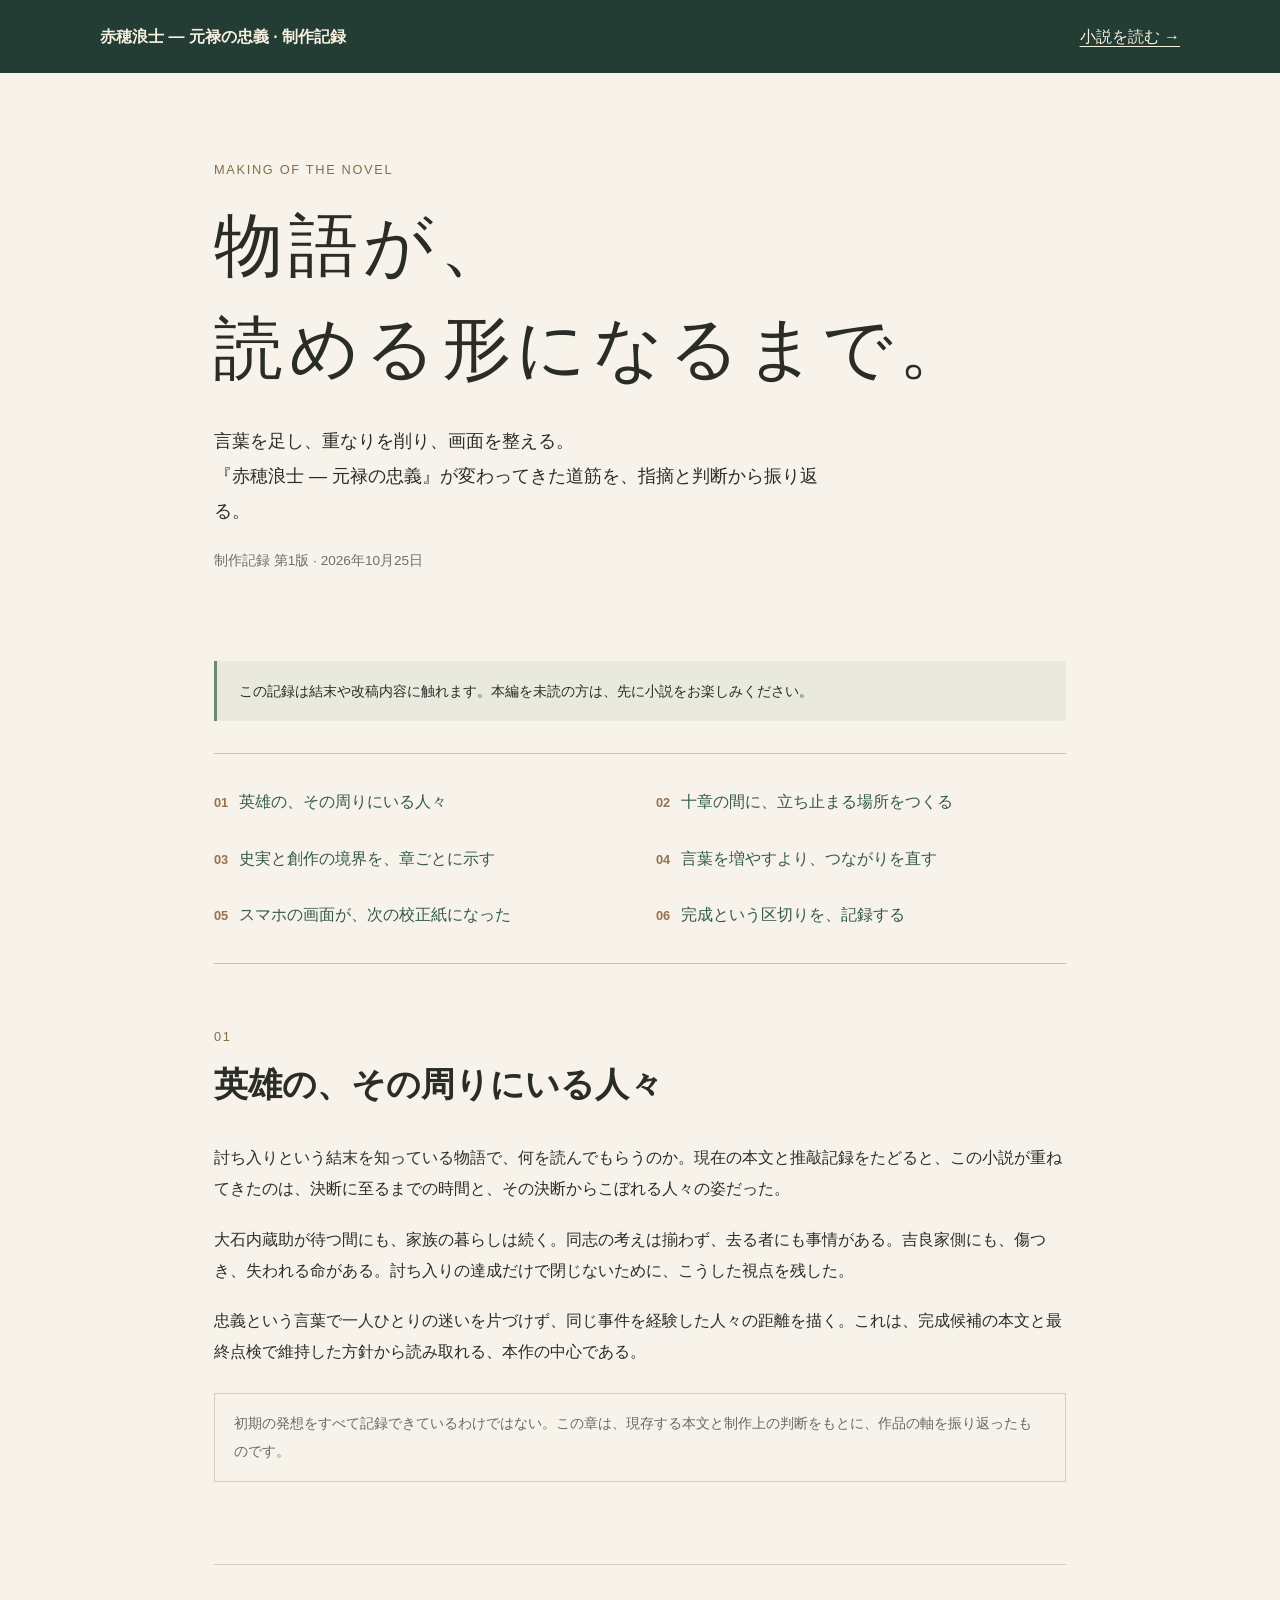
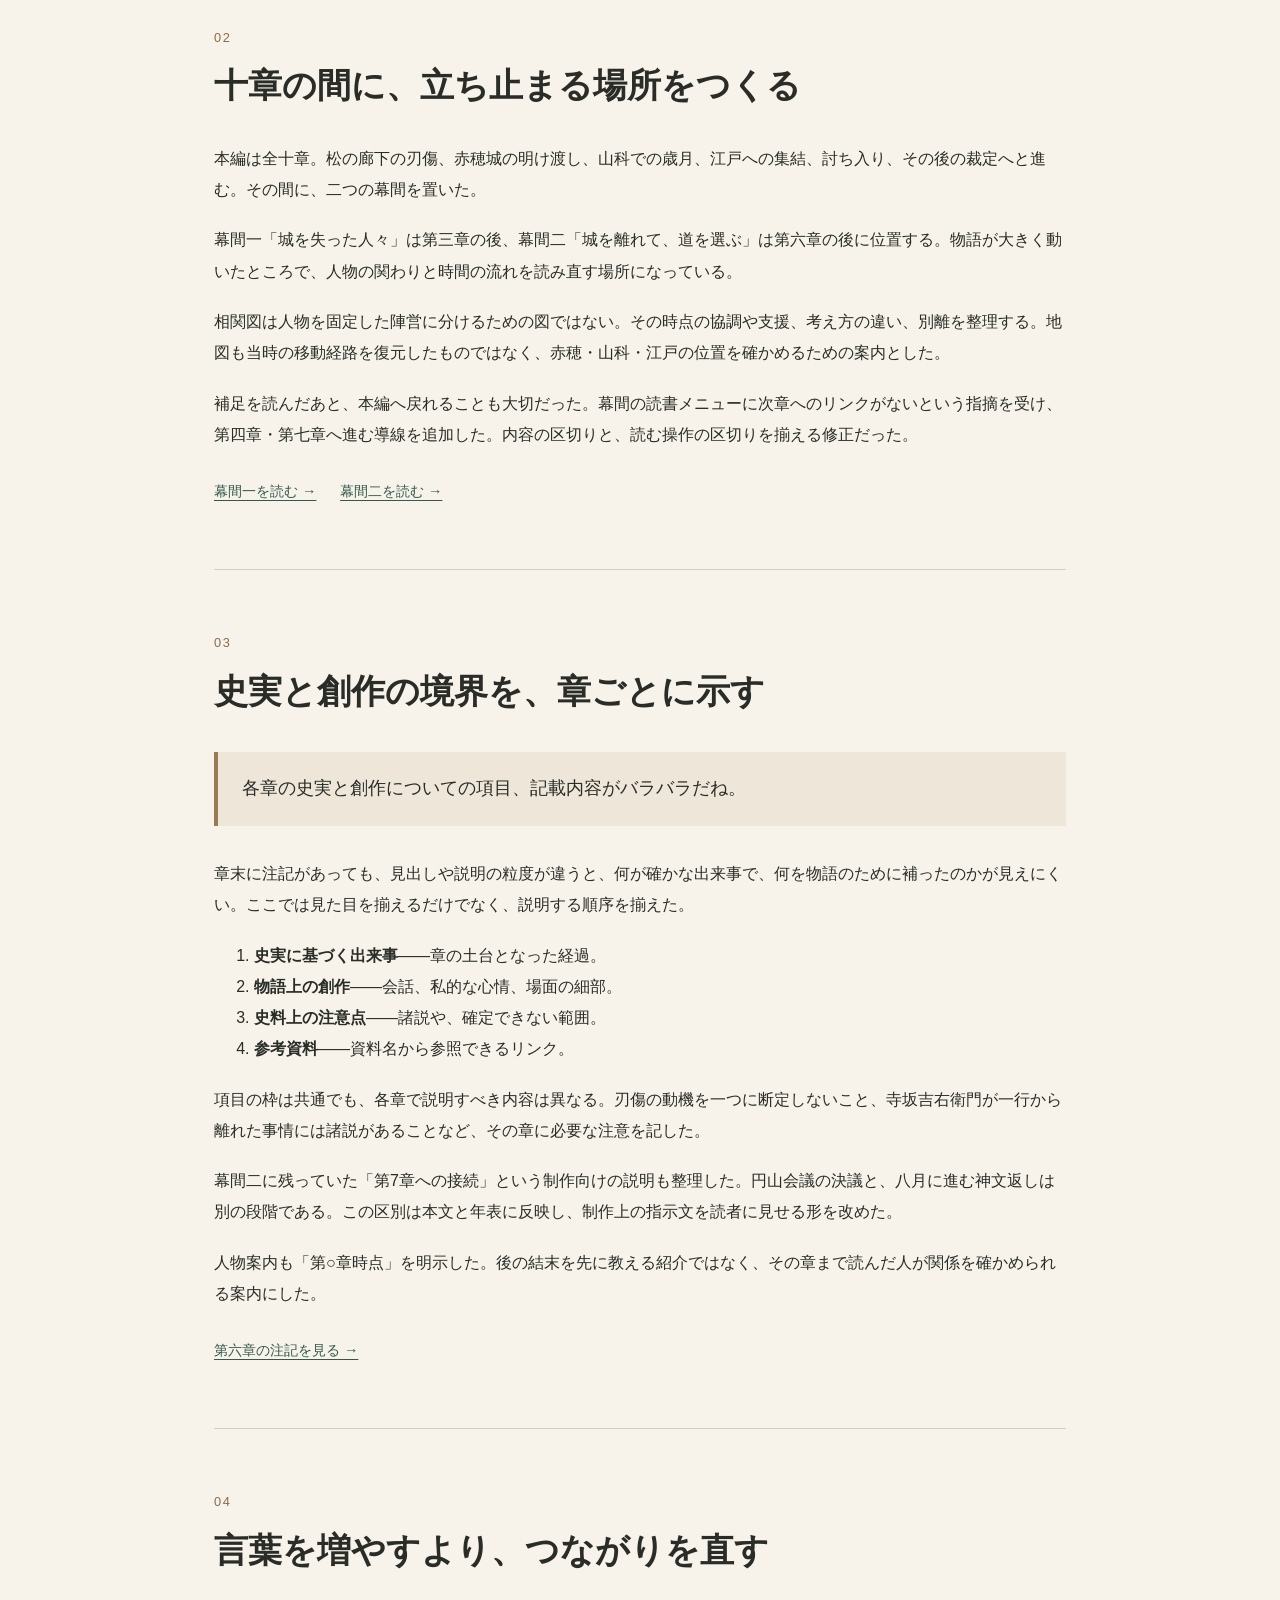
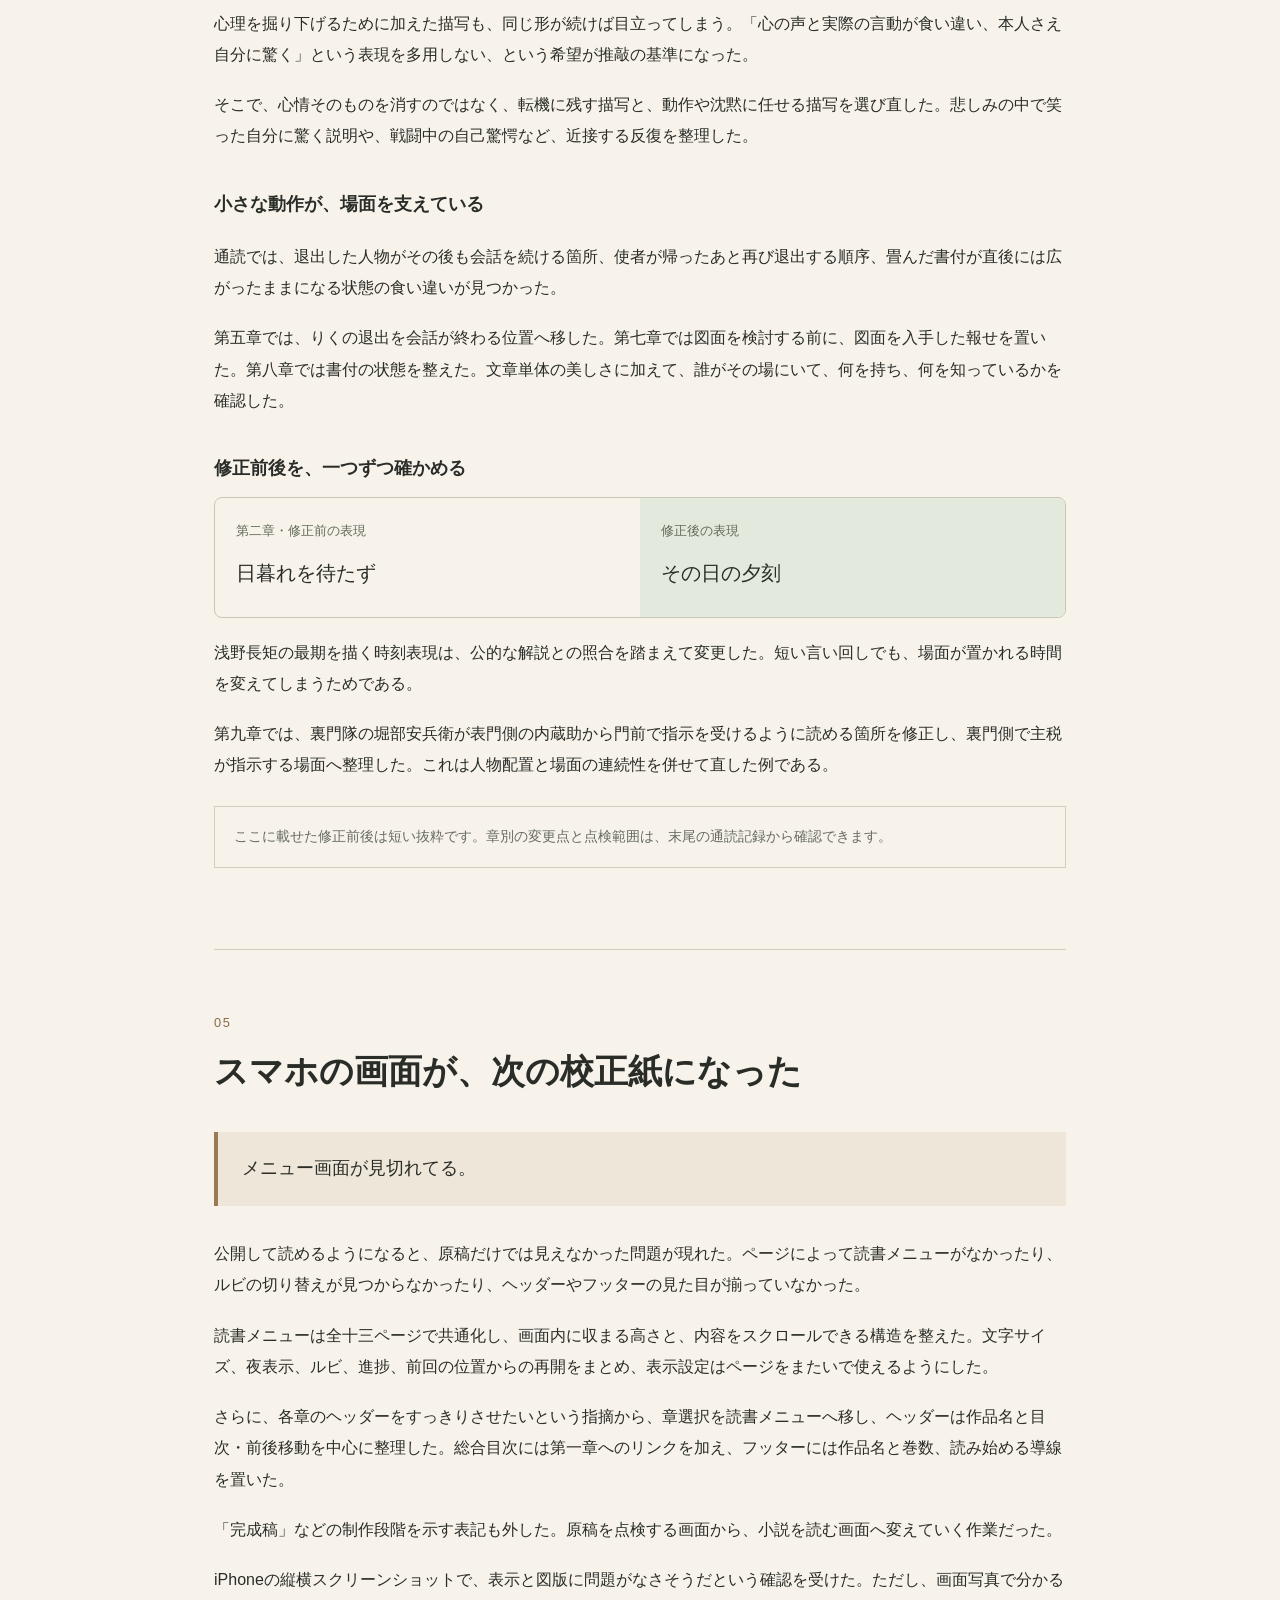
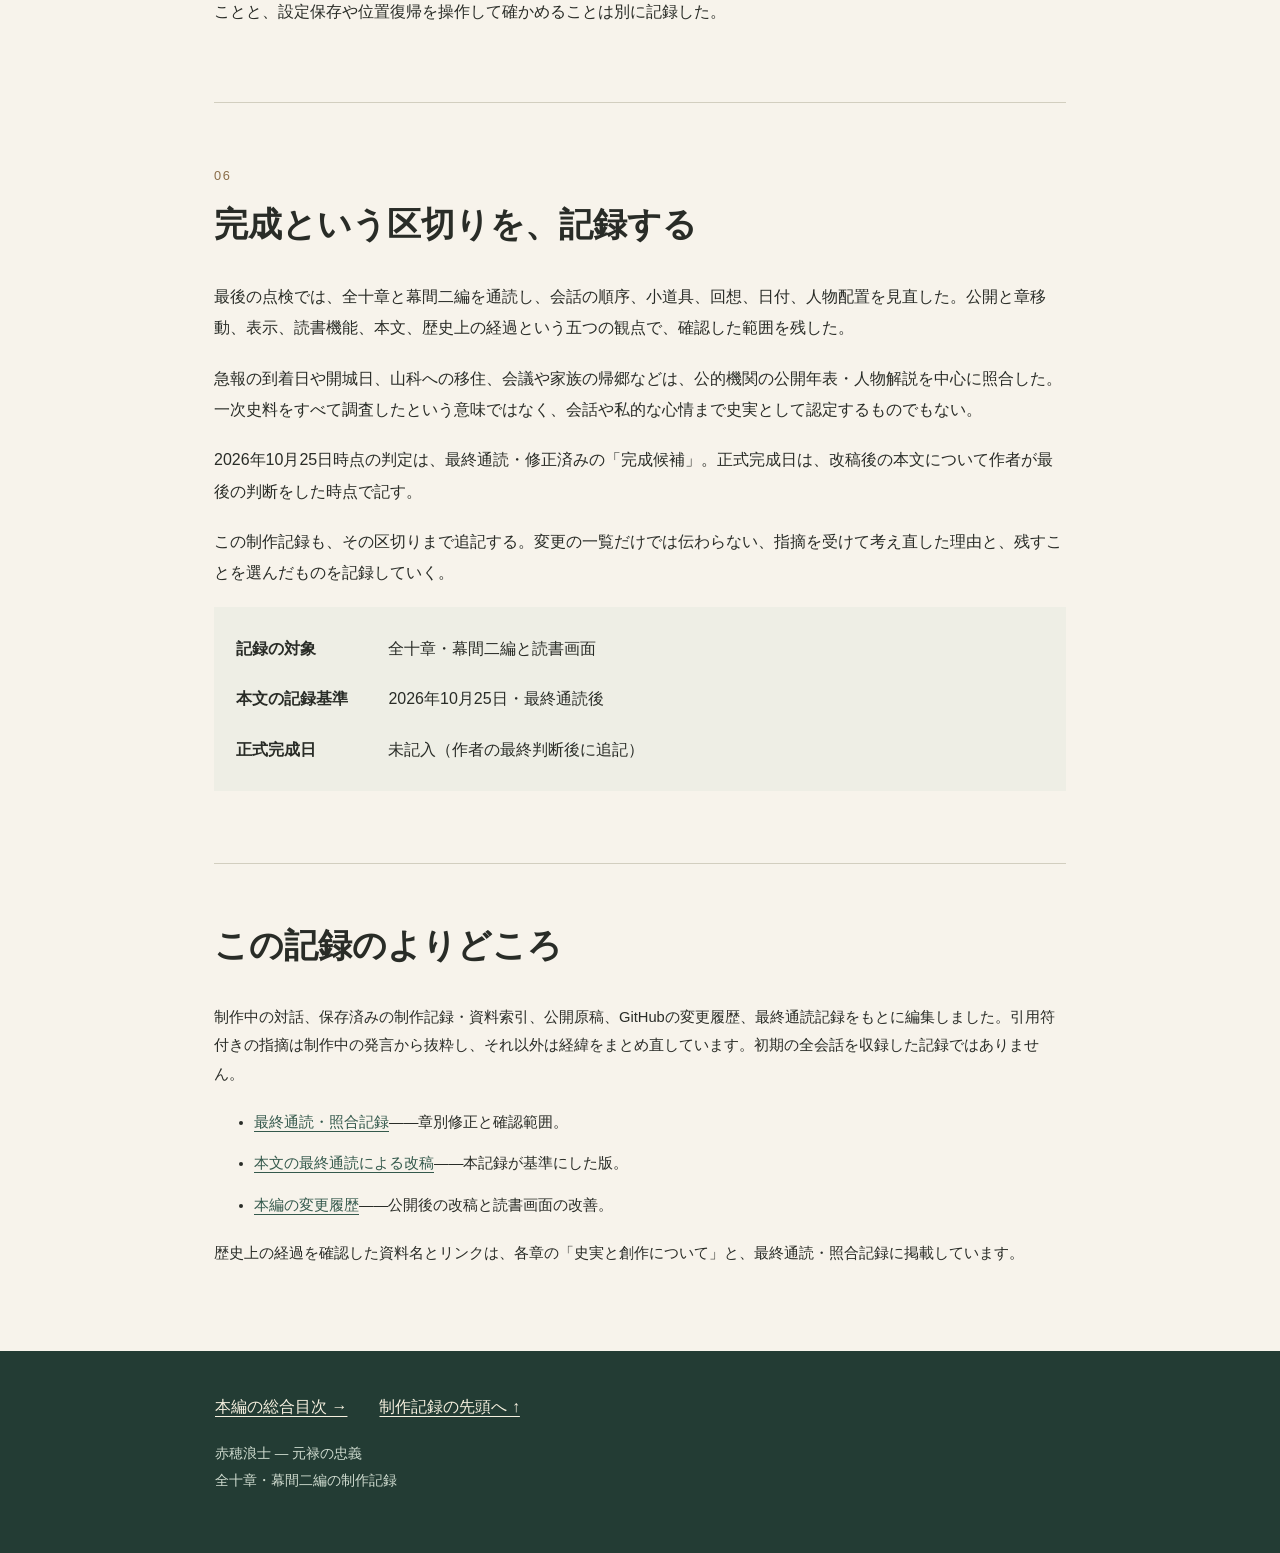
==== ako-ronin-making/index.html @ 53ae80f6 "Add narrative making-of archive alongside the novel" ====
<!doctype html><html lang="ja"><head><meta charset="utf-8"><meta name="viewport" content="width=device-width,initial-scale=1"><meta name="description" content="歴史小説『赤穂浪士 — 元禄の忠義』の制作記録。推敲、史実と創作の区別、スマホの読書画面を、指摘と修正理由から振り返ります。"><title>物語が読める形になるまで｜赤穂浪士 制作記録</title><style>*{box-sizing:border-box}html{scroll-behavior:smooth;scroll-padding-top:1.5rem}body{margin:0;background:#f7f3eb;color:#292c27;font-family:-apple-system,BlinkMacSystemFont,"Noto Sans JP",sans-serif;line-height:1.95}a{color:#34594c;text-underline-offset:.25em;overflow-wrap:anywhere}a:focus-visible{outline:3px solid #a15b32;outline-offset:5px}header{background:#233c34;color:#f6f0df;padding:1.3rem max(6vw,calc((100vw - 1080px)/2));display:flex;gap:1rem;justify-content:space-between;flex-wrap:wrap}header a{color:inherit}.brand{font-weight:700}main{max-width:900px;margin:auto;padding:0 1.5rem}.hero{padding:5rem 0 3rem}.eyebrow,.number{font-size:.8rem;letter-spacing:.13em;color:#896c48}.hero h1{font-family:serif;font-size:clamp(2.3rem,7vw,4.3rem);font-weight:500;line-height:1.5;letter-spacing:.08em;margin:.7rem 0 1.4rem}.hero .lead{max-width:38rem;font-size:1.12rem}.meta{font-size:.85rem;color:#6e7068}.notice{padding:1rem 1.4rem;background:#e9eadd;border-left:3px solid #6e8877;font-size:.9rem}nav.contents{border-block:1px solid #c7c6b6;margin:2rem 0 0;padding:1.5rem 0}nav ol{list-style:none;padding:0;margin:0;display:grid;grid-template-columns:1fr 1fr;gap:.6rem 2rem}nav li a{display:block;padding:.5rem 0;text-decoration:none}nav b{color:#96734e;margin-right:.7rem;font-size:.8rem}article{padding:3.5rem 0;border-bottom:1px solid #d2cebf}h2{font-family:serif;font-size:clamp(1.55rem,4.6vw,2.15rem);font-weight:600;line-height:1.65;margin:.35rem 0 1.8rem}h3{font-size:1.12rem;margin:2.2rem 0 .7rem}p{margin:1.2rem 0}blockquote{margin:2rem 0;padding:1.2rem 1.5rem;border-left:4px solid #9b7955;background:#eee7d9;font-family:serif;font-size:1.15rem}aside{font-size:.88rem;color:#676b61;padding:1rem 1.2rem;border:1px solid #d3cdbf;margin:1.6rem 0}.evidence{display:inline-block;margin:.5rem 1.2rem .5rem 0;font-size:.9rem}.comparison{display:grid;grid-template-columns:1fr 1fr;border:1px solid #c8c7b7;border-radius:8px;overflow:hidden}.comparison div{padding:1rem 1.3rem;min-width:0}.comparison div+div{background:#e3eadd}.comparison span{font-size:.8rem;color:#626b5b}.comparison p{font-family:serif;font-size:1.25rem;margin:.5rem 0}.status{background:#eeeee5;padding:1rem 1.4rem}.status div{padding:.6rem 0;display:grid;grid-template-columns:9rem 1fr;gap:.5rem}.status dt{font-weight:600}.status dd{margin:0}.sources{padding:3rem 0;font-size:.92rem}.sources li{margin:.8rem 0}footer{background:#233c34;color:#f6f0df;padding:2.5rem max(6vw,calc((100vw - 850px)/2));margin-top:1rem}footer a{color:inherit}footer nav{display:flex;gap:1rem 2rem;flex-wrap:wrap}footer p{font-size:.85rem;color:#cfdbcf}@media(max-width:560px){main{padding:0 1.25rem}.hero{padding-top:3rem}nav ol{grid-template-columns:1fr;gap:.15rem}article{padding:2.6rem 0}.comparison{grid-template-columns:1fr}.status div{grid-template-columns:1fr;gap:0}header{padding:1rem 1.25rem}.lead{font-size:1rem}blockquote{padding:1rem}}@media(prefers-reduced-motion:reduce){html{scroll-behavior:auto}}@media print{body{background:white}header,nav.contents,footer{display:none}article{break-inside:auto}a{color:inherit}}</style></head><body><header><span class="brand">赤穂浪士 — 元禄の忠義 · 制作記録</span><a href="../ako-ronin/">小説を読む →</a></header><main><section class="hero"><span class="eyebrow">MAKING OF THE NOVEL</span><h1>物語が、<br>読める形になるまで。</h1><p class="lead">言葉を足し、重なりを削り、画面を整える。<br>『赤穂浪士 — 元禄の忠義』が変わってきた道筋を、指摘と判断から振り返る。</p><p class="meta">制作記録 第1版 · 2026年10月25日</p></section><p class="notice">この記録は結末や改稿内容に触れます。本編を未読の方は、先に小説をお楽しみください。</p><nav class="contents" aria-label="制作記録の目次"><ol><li><a href="#vision"><b>01</b>英雄の、その周りにいる人々</a></li><li><a href="#structure"><b>02</b>十章の間に、立ち止まる場所をつくる</a></li><li><a href="#history"><b>03</b>史実と創作の境界を、章ごとに示す</a></li><li><a href="#rewrite"><b>04</b>言葉を増やすより、つながりを直す</a></li><li><a href="#reading"><b>05</b>スマホの画面が、次の校正紙になった</a></li><li><a href="#finish"><b>06</b>完成という区切りを、記録する</a></li></ol></nav><article id="vision" aria-labelledby="heading-vision"><span class="number">01</span><h2 id="heading-vision">英雄の、その周りにいる人々</h2><p>討ち入りという結末を知っている物語で、何を読んでもらうのか。現在の本文と推敲記録をたどると、この小説が重ねてきたのは、決断に至るまでの時間と、その決断からこぼれる人々の姿だった。</p><p>大石内蔵助が待つ間にも、家族の暮らしは続く。同志の考えは揃わず、去る者にも事情がある。吉良家側にも、傷つき、失われる命がある。討ち入りの達成だけで閉じないために、こうした視点を残した。</p><p>忠義という言葉で一人ひとりの迷いを片づけず、同じ事件を経験した人々の距離を描く。これは、完成候補の本文と最終点検で維持した方針から読み取れる、本作の中心である。</p><aside>初期の発想をすべて記録できているわけではない。この章は、現存する本文と制作上の判断をもとに、作品の軸を振り返ったものです。</aside></article><article id="structure" aria-labelledby="heading-structure"><span class="number">02</span><h2 id="heading-structure">十章の間に、立ち止まる場所をつくる</h2><p>本編は全十章。松の廊下の刃傷、赤穂城の明け渡し、山科での歳月、江戸への集結、討ち入り、その後の裁定へと進む。その間に、二つの幕間を置いた。</p><p>幕間一「城を失った人々」は第三章の後、幕間二「城を離れて、道を選ぶ」は第六章の後に位置する。物語が大きく動いたところで、人物の関わりと時間の流れを読み直す場所になっている。</p><p>相関図は人物を固定した陣営に分けるための図ではない。その時点の協調や支援、考え方の違い、別離を整理する。地図も当時の移動経路を復元したものではなく、赤穂・山科・江戸の位置を確かめるための案内とした。</p><p>補足を読んだあと、本編へ戻れることも大切だった。幕間の読書メニューに次章へのリンクがないという指摘を受け、第四章・第七章へ進む導線を追加した。内容の区切りと、読む操作の区切りを揃える修正だった。</p><a class="evidence" href="../ako-ronin/interlude01.html">幕間一を読む →</a> <a class="evidence" href="../ako-ronin/interlude02.html">幕間二を読む →</a></article><article id="history" aria-labelledby="heading-history"><span class="number">03</span><h2 id="heading-history">史実と創作の境界を、章ごとに示す</h2><blockquote>各章の史実と創作についての項目、記載内容がバラバラだね。</blockquote><p>章末に注記があっても、見出しや説明の粒度が違うと、何が確かな出来事で、何を物語のために補ったのかが見えにくい。ここでは見た目を揃えるだけでなく、説明する順序を揃えた。</p><ol><li><strong>史実に基づく出来事</strong>――章の土台となった経過。</li><li><strong>物語上の創作</strong>――会話、私的な心情、場面の細部。</li><li><strong>史料上の注意点</strong>――諸説や、確定できない範囲。</li><li><strong>参考資料</strong>――資料名から参照できるリンク。</li></ol><p>項目の枠は共通でも、各章で説明すべき内容は異なる。刃傷の動機を一つに断定しないこと、寺坂吉右衛門が一行から離れた事情には諸説があることなど、その章に必要な注意を記した。</p><p>幕間二に残っていた「第7章への接続」という制作向けの説明も整理した。円山会議の決議と、八月に進む神文返しは別の段階である。この区別は本文と年表に反映し、制作上の指示文を読者に見せる形を改めた。</p><p>人物案内も「第○章時点」を明示した。後の結末を先に教える紹介ではなく、その章まで読んだ人が関係を確かめられる案内にした。</p><a class="evidence" href="../ako-ronin/chapter06.html#historical-note">第六章の注記を見る →</a></article><article id="rewrite" aria-labelledby="heading-rewrite"><span class="number">04</span><h2 id="heading-rewrite">言葉を増やすより、つながりを直す</h2><p>心理を掘り下げるために加えた描写も、同じ形が続けば目立ってしまう。「心の声と実際の言動が食い違い、本人さえ自分に驚く」という表現を多用しない、という希望が推敲の基準になった。</p><p>そこで、心情そのものを消すのではなく、転機に残す描写と、動作や沈黙に任せる描写を選び直した。悲しみの中で笑った自分に驚く説明や、戦闘中の自己驚愕など、近接する反復を整理した。</p><h3>小さな動作が、場面を支えている</h3><p>通読では、退出した人物がその後も会話を続ける箇所、使者が帰ったあと再び退出する順序、畳んだ書付が直後には広がったままになる状態の食い違いが見つかった。</p><p>第五章では、りくの退出を会話が終わる位置へ移した。第七章では図面を検討する前に、図面を入手した報せを置いた。第八章では書付の状態を整えた。文章単体の美しさに加えて、誰がその場にいて、何を持ち、何を知っているかを確認した。</p><h3>修正前後を、一つずつ確かめる</h3><div class="comparison"><div><span>第二章・修正前の表現</span><p>日暮れを待たず</p></div><div><span>修正後の表現</span><p>その日の夕刻</p></div></div><p>浅野長矩の最期を描く時刻表現は、公的な解説との照合を踏まえて変更した。短い言い回しでも、場面が置かれる時間を変えてしまうためである。</p><p>第九章では、裏門隊の堀部安兵衛が表門側の内蔵助から門前で指示を受けるように読める箇所を修正し、裏門側で主税が指示する場面へ整理した。これは人物配置と場面の連続性を併せて直した例である。</p><aside>ここに載せた修正前後は短い抜粋です。章別の変更点と点検範囲は、末尾の通読記録から確認できます。</aside></article><article id="reading" aria-labelledby="heading-reading"><span class="number">05</span><h2 id="heading-reading">スマホの画面が、次の校正紙になった</h2><blockquote>メニュー画面が見切れてる。</blockquote><p>公開して読めるようになると、原稿だけでは見えなかった問題が現れた。ページによって読書メニューがなかったり、ルビの切り替えが見つからなかったり、ヘッダーやフッターの見た目が揃っていなかった。</p><p>読書メニューは全十三ページで共通化し、画面内に収まる高さと、内容をスクロールできる構造を整えた。文字サイズ、夜表示、ルビ、進捗、前回の位置からの再開をまとめ、表示設定はページをまたいで使えるようにした。</p><p>さらに、各章のヘッダーをすっきりさせたいという指摘から、章選択を読書メニューへ移し、ヘッダーは作品名と目次・前後移動を中心に整理した。総合目次には第一章へのリンクを加え、フッターには作品名と巻数、読み始める導線を置いた。</p><p>「完成稿」などの制作段階を示す表記も外した。原稿を点検する画面から、小説を読む画面へ変えていく作業だった。</p><p>iPhoneの縦横スクリーンショットで、表示と図版に問題がなさそうだという確認を受けた。ただし、画面写真で分かることと、設定保存や位置復帰を操作して確かめることは別に記録した。</p></article><article id="finish" aria-labelledby="heading-finish"><span class="number">06</span><h2 id="heading-finish">完成という区切りを、記録する</h2><p>最後の点検では、全十章と幕間二編を通読し、会話の順序、小道具、回想、日付、人物配置を見直した。公開と章移動、表示、読書機能、本文、歴史上の経過という五つの観点で、確認した範囲を残した。</p><p>急報の到着日や開城日、山科への移住、会議や家族の帰郷などは、公的機関の公開年表・人物解説を中心に照合した。一次史料をすべて調査したという意味ではなく、会話や私的な心情まで史実として認定するものでもない。</p><p>2026年10月25日時点の判定は、最終通読・修正済みの「完成候補」。正式完成日は、改稿後の本文について作者が最後の判断をした時点で記す。</p><p>この制作記録も、その区切りまで追記する。変更の一覧だけでは伝わらない、指摘を受けて考え直した理由と、残すことを選んだものを記録していく。</p><dl class="status"><div><dt>記録の対象</dt><dd>全十章・幕間二編と読書画面</dd></div><div><dt>本文の記録基準</dt><dd>2026年10月25日・最終通読後</dd></div><div><dt>正式完成日</dt><dd>未記入（作者の最終判断後に追記）</dd></div></dl></article><section class="sources" id="records"><h2>この記録のよりどころ</h2><p>制作中の対話、保存済みの制作記録・資料索引、公開原稿、GitHubの変更履歴、最終通読記録をもとに編集しました。引用符付きの指摘は制作中の発言から抜粋し、それ以外は経緯をまとめ直しています。初期の全会話を収録した記録ではありません。</p><ul><li><a href="https://github.com/kosh47-collab/novel/blob/main/ako-ronin/PRODUCTION_REVIEW.md">最終通読・照合記録</a>――章別修正と確認範囲。</li><li><a href="https://github.com/kosh47-collab/novel/commit/07dfea66033646ec584af600c4ef5ea097152d03">本文の最終通読による改稿</a>――本記録が基準にした版。</li><li><a href="https://github.com/kosh47-collab/novel/commits/main/ako-ronin">本編の変更履歴</a>――公開後の改稿と読書画面の改善。</li></ul><p>歴史上の経過を確認した資料名とリンクは、各章の「史実と創作について」と、最終通読・照合記録に掲載しています。</p></section></main><footer><nav aria-label="制作記録の末尾"><a href="../ako-ronin/">本編の総合目次 →</a><a href="#">制作記録の先頭へ ↑</a></nav><p>赤穂浪士 — 元禄の忠義<br>全十章・幕間二編の制作記録</p></footer></body></html>
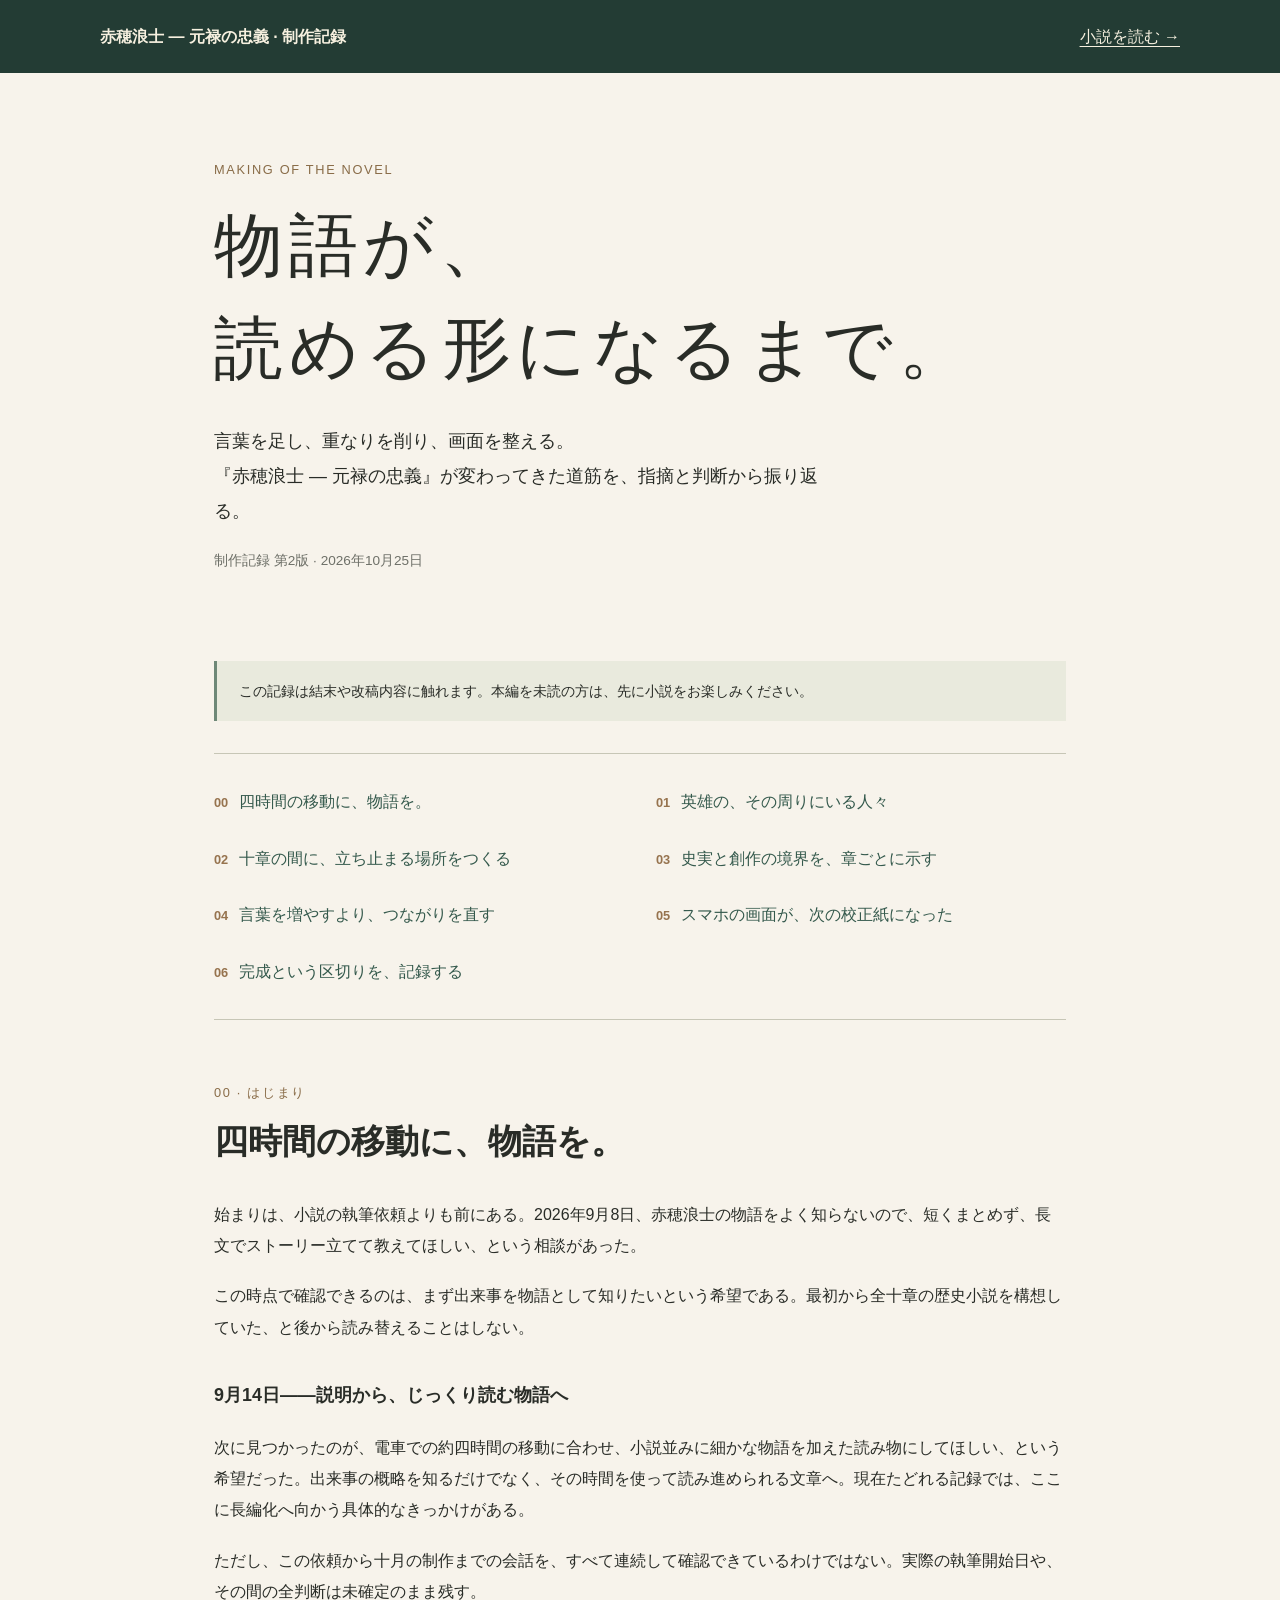
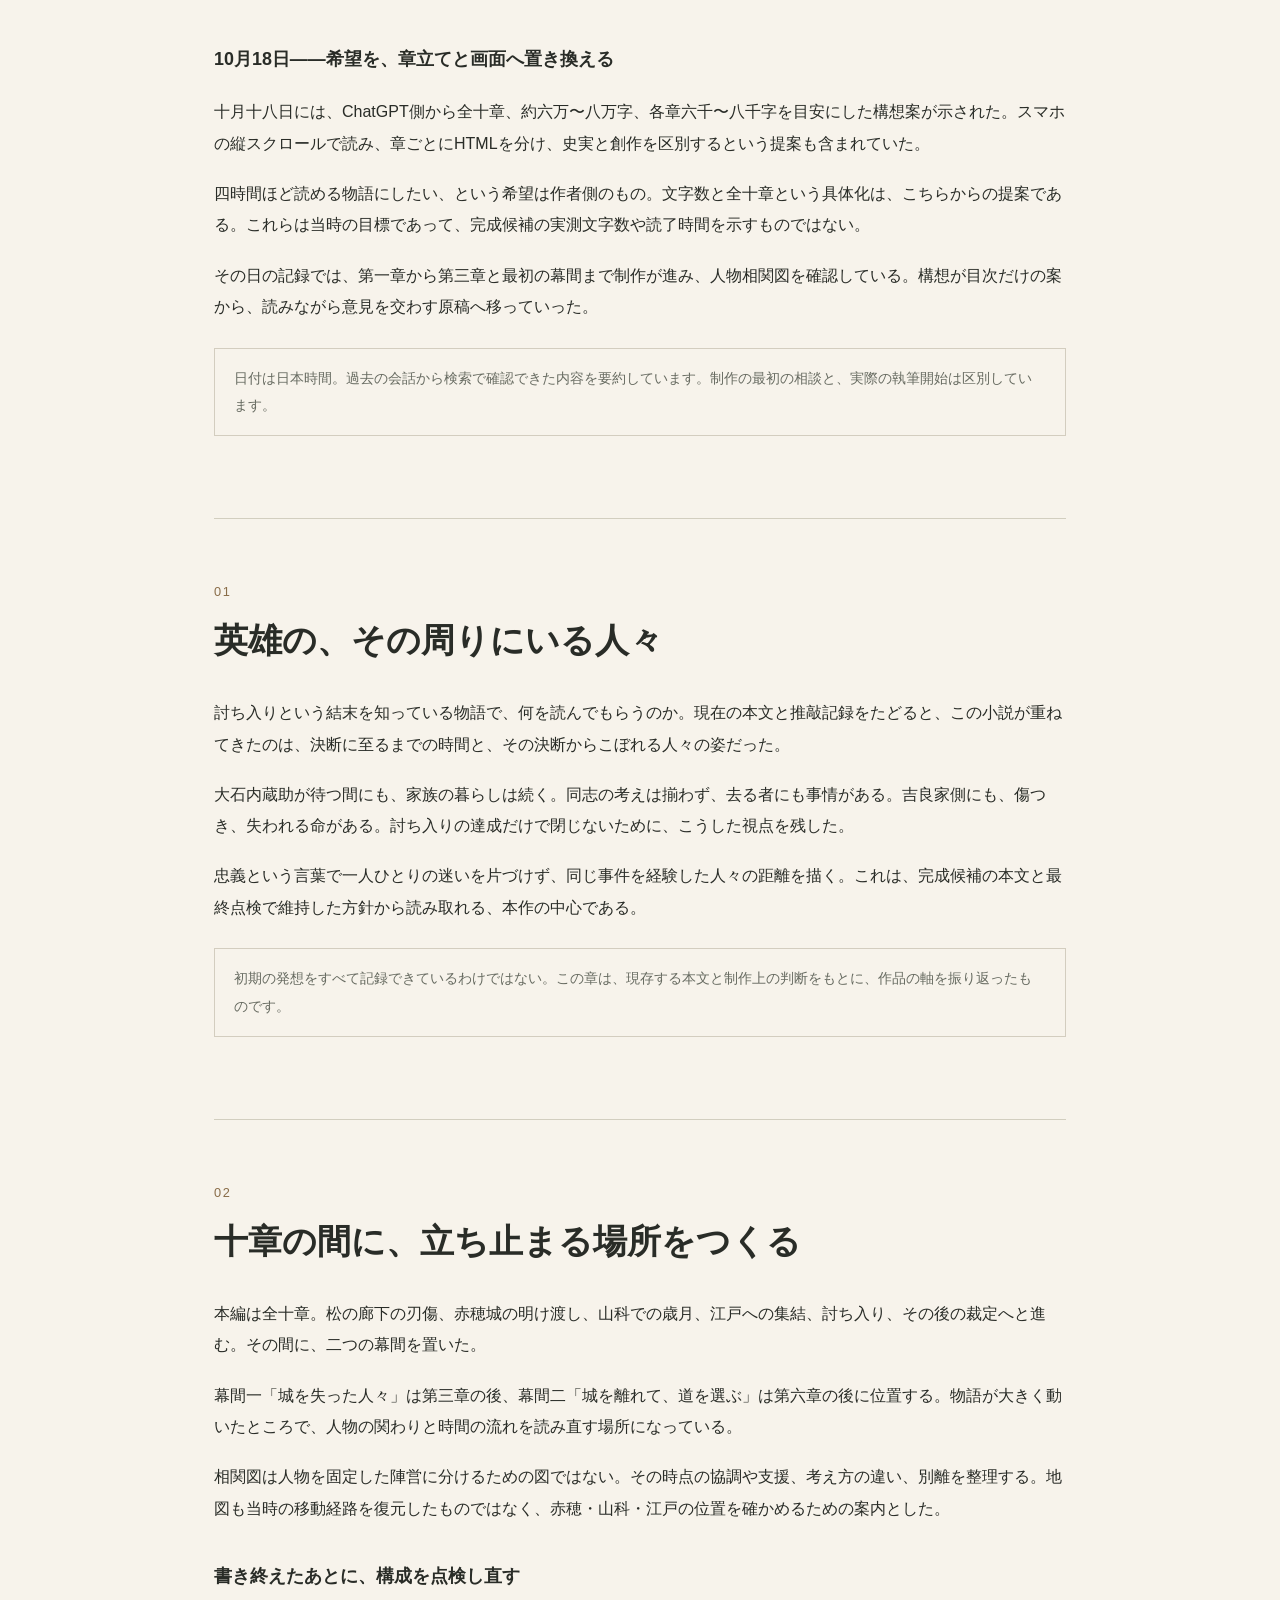
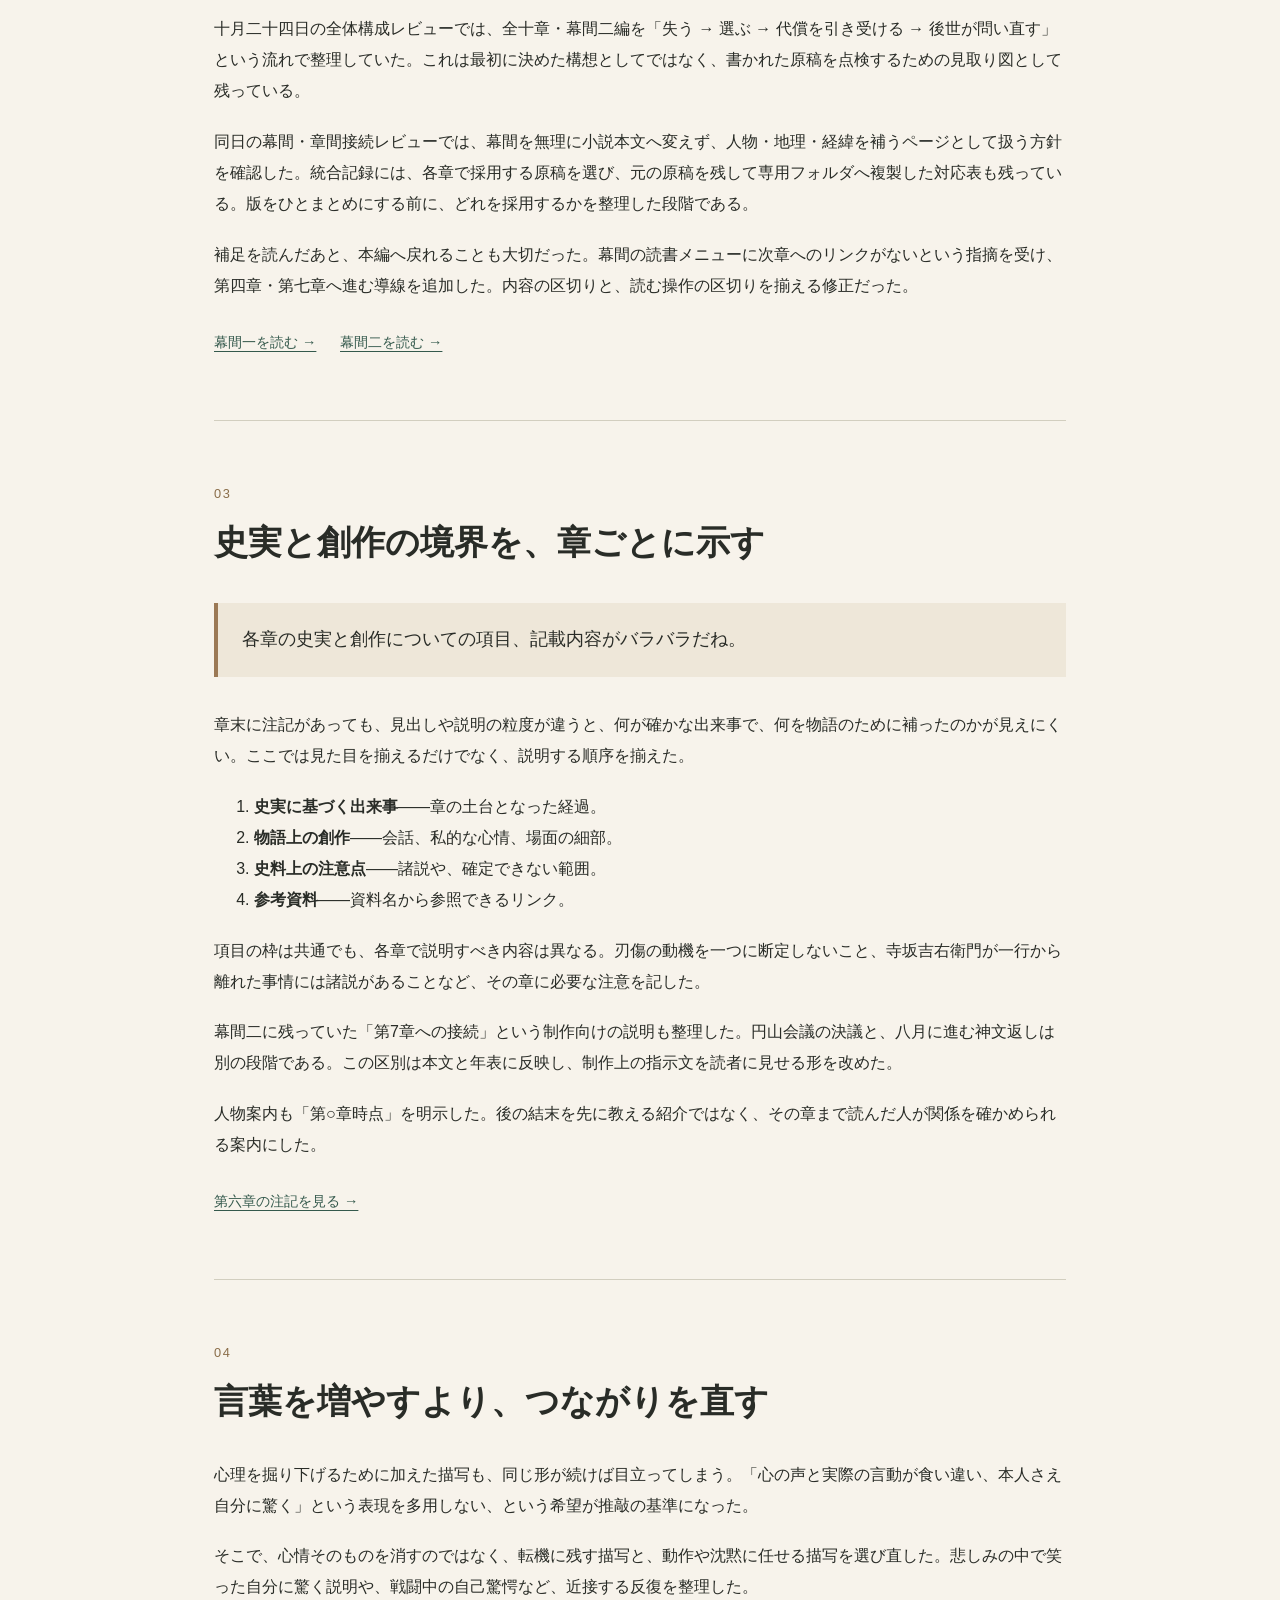
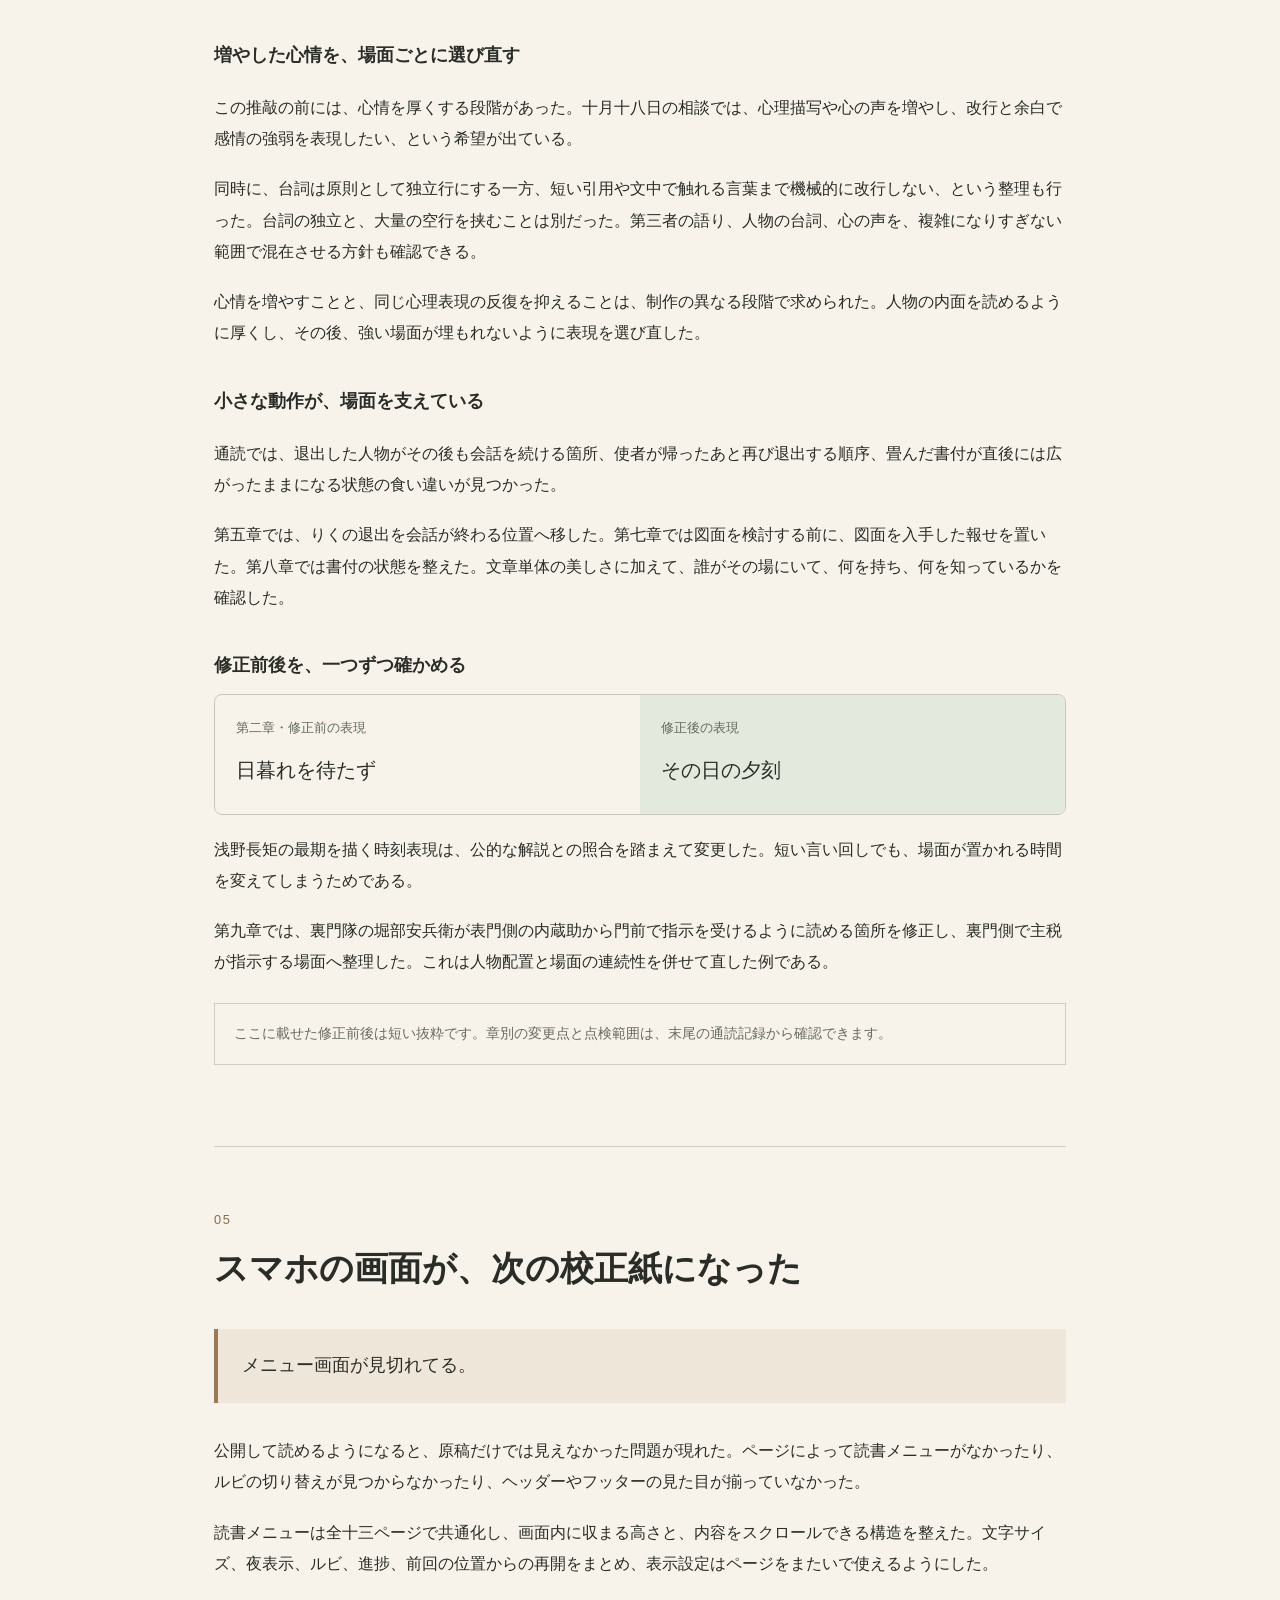
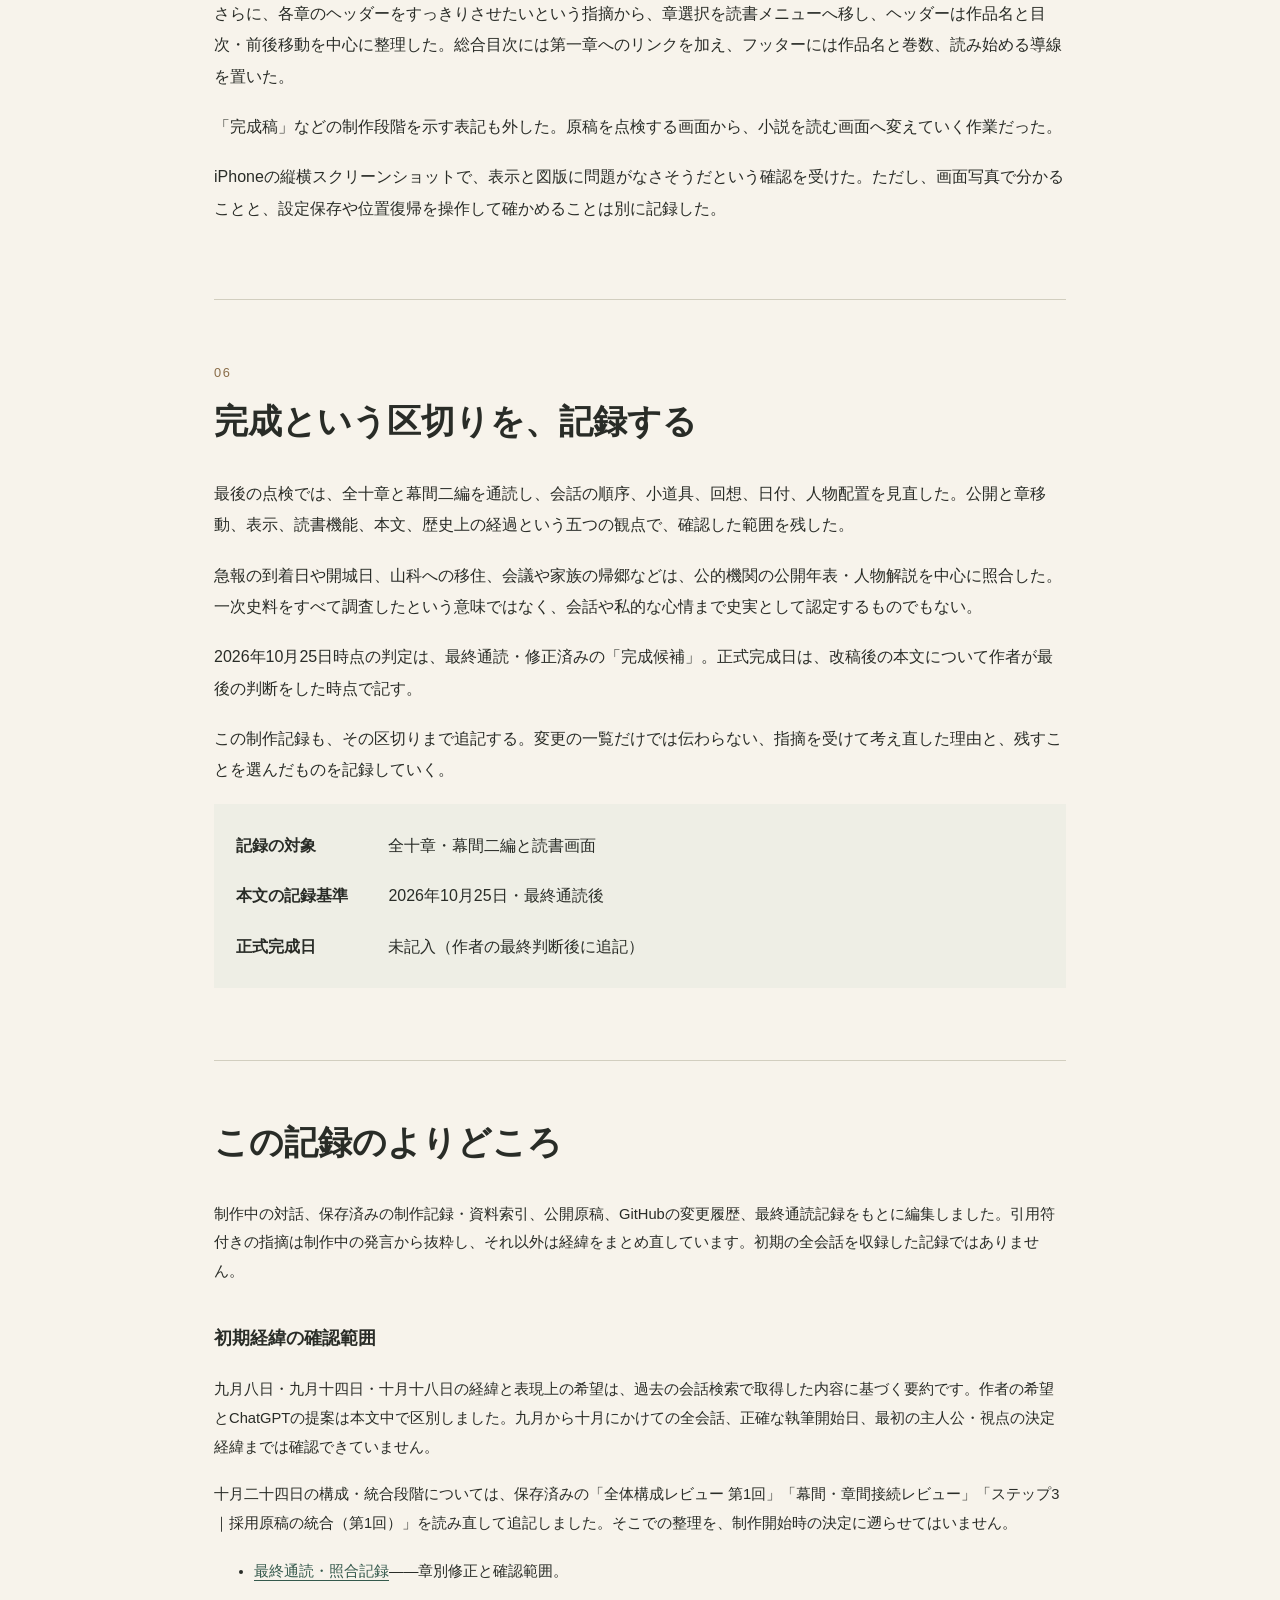
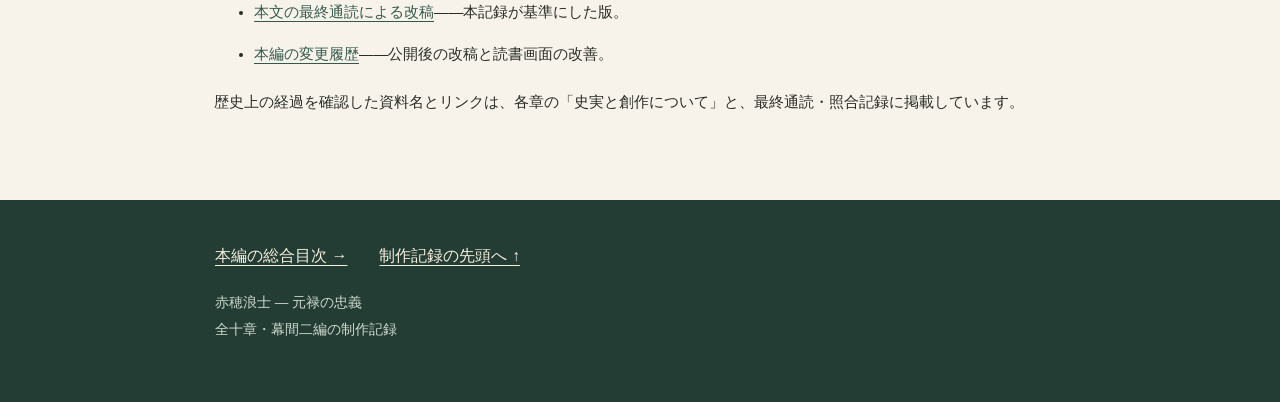
==== commit d5eed8c2: "Trace novel origins from early requests through planning and revision" ====
--- a/ako-ronin-making/index.html
+++ b/ako-ronin-making/index.html
@@ -1 +1 @@
-<!doctype html><html lang="ja"><head><meta charset="utf-8"><meta name="viewport" content="width=device-width,initial-scale=1"><meta name="description" content="歴史小説『赤穂浪士 — 元禄の忠義』の制作記録。推敲、史実と創作の区別、スマホの読書画面を、指摘と修正理由から振り返ります。"><title>物語が読める形になるまで｜赤穂浪士 制作記録</title><style>*{box-sizing:border-box}html{scroll-behavior:smooth;scroll-padding-top:1.5rem}body{margin:0;background:#f7f3eb;color:#292c27;font-family:-apple-system,BlinkMacSystemFont,"Noto Sans JP",sans-serif;line-height:1.95}a{color:#34594c;text-underline-offset:.25em;overflow-wrap:anywhere}a:focus-visible{outline:3px solid #a15b32;outline-offset:5px}header{background:#233c34;color:#f6f0df;padding:1.3rem max(6vw,calc((100vw - 1080px)/2));display:flex;gap:1rem;justify-content:space-between;flex-wrap:wrap}header a{color:inherit}.brand{font-weight:700}main{max-width:900px;margin:auto;padding:0 1.5rem}.hero{padding:5rem 0 3rem}.eyebrow,.number{font-size:.8rem;letter-spacing:.13em;color:#896c48}.hero h1{font-family:serif;font-size:clamp(2.3rem,7vw,4.3rem);font-weight:500;line-height:1.5;letter-spacing:.08em;margin:.7rem 0 1.4rem}.hero .lead{max-width:38rem;font-size:1.12rem}.meta{font-size:.85rem;color:#6e7068}.notice{padding:1rem 1.4rem;background:#e9eadd;border-left:3px solid #6e8877;font-size:.9rem}nav.contents{border-block:1px solid #c7c6b6;margin:2rem 0 0;padding:1.5rem 0}nav ol{list-style:none;padding:0;margin:0;display:grid;grid-template-columns:1fr 1fr;gap:.6rem 2rem}nav li a{display:block;padding:.5rem 0;text-decoration:none}nav b{color:#96734e;margin-right:.7rem;font-size:.8rem}article{padding:3.5rem 0;border-bottom:1px solid #d2cebf}h2{font-family:serif;font-size:clamp(1.55rem,4.6vw,2.15rem);font-weight:600;line-height:1.65;margin:.35rem 0 1.8rem}h3{font-size:1.12rem;margin:2.2rem 0 .7rem}p{margin:1.2rem 0}blockquote{margin:2rem 0;padding:1.2rem 1.5rem;border-left:4px solid #9b7955;background:#eee7d9;font-family:serif;font-size:1.15rem}aside{font-size:.88rem;color:#676b61;padding:1rem 1.2rem;border:1px solid #d3cdbf;margin:1.6rem 0}.evidence{display:inline-block;margin:.5rem 1.2rem .5rem 0;font-size:.9rem}.comparison{display:grid;grid-template-columns:1fr 1fr;border:1px solid #c8c7b7;border-radius:8px;overflow:hidden}.comparison div{padding:1rem 1.3rem;min-width:0}.comparison div+div{background:#e3eadd}.comparison span{font-size:.8rem;color:#626b5b}.comparison p{font-family:serif;font-size:1.25rem;margin:.5rem 0}.status{background:#eeeee5;padding:1rem 1.4rem}.status div{padding:.6rem 0;display:grid;grid-template-columns:9rem 1fr;gap:.5rem}.status dt{font-weight:600}.status dd{margin:0}.sources{padding:3rem 0;font-size:.92rem}.sources li{margin:.8rem 0}footer{background:#233c34;color:#f6f0df;padding:2.5rem max(6vw,calc((100vw - 850px)/2));margin-top:1rem}footer a{color:inherit}footer nav{display:flex;gap:1rem 2rem;flex-wrap:wrap}footer p{font-size:.85rem;color:#cfdbcf}@media(max-width:560px){main{padding:0 1.25rem}.hero{padding-top:3rem}nav ol{grid-template-columns:1fr;gap:.15rem}article{padding:2.6rem 0}.comparison{grid-template-columns:1fr}.status div{grid-template-columns:1fr;gap:0}header{padding:1rem 1.25rem}.lead{font-size:1rem}blockquote{padding:1rem}}@media(prefers-reduced-motion:reduce){html{scroll-behavior:auto}}@media print{body{background:white}header,nav.contents,footer{display:none}article{break-inside:auto}a{color:inherit}}</style></head><body><header><span class="brand">赤穂浪士 — 元禄の忠義 · 制作記録</span><a href="../ako-ronin/">小説を読む →</a></header><main><section class="hero"><span class="eyebrow">MAKING OF THE NOVEL</span><h1>物語が、<br>読める形になるまで。</h1><p class="lead">言葉を足し、重なりを削り、画面を整える。<br>『赤穂浪士 — 元禄の忠義』が変わってきた道筋を、指摘と判断から振り返る。</p><p class="meta">制作記録 第1版 · 2026年10月25日</p></section><p class="notice">この記録は結末や改稿内容に触れます。本編を未読の方は、先に小説をお楽しみください。</p><nav class="contents" aria-label="制作記録の目次"><ol><li><a href="#vision"><b>01</b>英雄の、その周りにいる人々</a></li><li><a href="#structure"><b>02</b>十章の間に、立ち止まる場所をつくる</a></li><li><a href="#history"><b>03</b>史実と創作の境界を、章ごとに示す</a></li><li><a href="#rewrite"><b>04</b>言葉を増やすより、つながりを直す</a></li><li><a href="#reading"><b>05</b>スマホの画面が、次の校正紙になった</a></li><li><a href="#finish"><b>06</b>完成という区切りを、記録する</a></li></ol></nav><article id="vision" aria-labelledby="heading-vision"><span class="number">01</span><h2 id="heading-vision">英雄の、その周りにいる人々</h2><p>討ち入りという結末を知っている物語で、何を読んでもらうのか。現在の本文と推敲記録をたどると、この小説が重ねてきたのは、決断に至るまでの時間と、その決断からこぼれる人々の姿だった。</p><p>大石内蔵助が待つ間にも、家族の暮らしは続く。同志の考えは揃わず、去る者にも事情がある。吉良家側にも、傷つき、失われる命がある。討ち入りの達成だけで閉じないために、こうした視点を残した。</p><p>忠義という言葉で一人ひとりの迷いを片づけず、同じ事件を経験した人々の距離を描く。これは、完成候補の本文と最終点検で維持した方針から読み取れる、本作の中心である。</p><aside>初期の発想をすべて記録できているわけではない。この章は、現存する本文と制作上の判断をもとに、作品の軸を振り返ったものです。</aside></article><article id="structure" aria-labelledby="heading-structure"><span class="number">02</span><h2 id="heading-structure">十章の間に、立ち止まる場所をつくる</h2><p>本編は全十章。松の廊下の刃傷、赤穂城の明け渡し、山科での歳月、江戸への集結、討ち入り、その後の裁定へと進む。その間に、二つの幕間を置いた。</p><p>幕間一「城を失った人々」は第三章の後、幕間二「城を離れて、道を選ぶ」は第六章の後に位置する。物語が大きく動いたところで、人物の関わりと時間の流れを読み直す場所になっている。</p><p>相関図は人物を固定した陣営に分けるための図ではない。その時点の協調や支援、考え方の違い、別離を整理する。地図も当時の移動経路を復元したものではなく、赤穂・山科・江戸の位置を確かめるための案内とした。</p><p>補足を読んだあと、本編へ戻れることも大切だった。幕間の読書メニューに次章へのリンクがないという指摘を受け、第四章・第七章へ進む導線を追加した。内容の区切りと、読む操作の区切りを揃える修正だった。</p><a class="evidence" href="../ako-ronin/interlude01.html">幕間一を読む →</a> <a class="evidence" href="../ako-ronin/interlude02.html">幕間二を読む →</a></article><article id="history" aria-labelledby="heading-history"><span class="number">03</span><h2 id="heading-history">史実と創作の境界を、章ごとに示す</h2><blockquote>各章の史実と創作についての項目、記載内容がバラバラだね。</blockquote><p>章末に注記があっても、見出しや説明の粒度が違うと、何が確かな出来事で、何を物語のために補ったのかが見えにくい。ここでは見た目を揃えるだけでなく、説明する順序を揃えた。</p><ol><li><strong>史実に基づく出来事</strong>――章の土台となった経過。</li><li><strong>物語上の創作</strong>――会話、私的な心情、場面の細部。</li><li><strong>史料上の注意点</strong>――諸説や、確定できない範囲。</li><li><strong>参考資料</strong>――資料名から参照できるリンク。</li></ol><p>項目の枠は共通でも、各章で説明すべき内容は異なる。刃傷の動機を一つに断定しないこと、寺坂吉右衛門が一行から離れた事情には諸説があることなど、その章に必要な注意を記した。</p><p>幕間二に残っていた「第7章への接続」という制作向けの説明も整理した。円山会議の決議と、八月に進む神文返しは別の段階である。この区別は本文と年表に反映し、制作上の指示文を読者に見せる形を改めた。</p><p>人物案内も「第○章時点」を明示した。後の結末を先に教える紹介ではなく、その章まで読んだ人が関係を確かめられる案内にした。</p><a class="evidence" href="../ako-ronin/chapter06.html#historical-note">第六章の注記を見る →</a></article><article id="rewrite" aria-labelledby="heading-rewrite"><span class="number">04</span><h2 id="heading-rewrite">言葉を増やすより、つながりを直す</h2><p>心理を掘り下げるために加えた描写も、同じ形が続けば目立ってしまう。「心の声と実際の言動が食い違い、本人さえ自分に驚く」という表現を多用しない、という希望が推敲の基準になった。</p><p>そこで、心情そのものを消すのではなく、転機に残す描写と、動作や沈黙に任せる描写を選び直した。悲しみの中で笑った自分に驚く説明や、戦闘中の自己驚愕など、近接する反復を整理した。</p><h3>小さな動作が、場面を支えている</h3><p>通読では、退出した人物がその後も会話を続ける箇所、使者が帰ったあと再び退出する順序、畳んだ書付が直後には広がったままになる状態の食い違いが見つかった。</p><p>第五章では、りくの退出を会話が終わる位置へ移した。第七章では図面を検討する前に、図面を入手した報せを置いた。第八章では書付の状態を整えた。文章単体の美しさに加えて、誰がその場にいて、何を持ち、何を知っているかを確認した。</p><h3>修正前後を、一つずつ確かめる</h3><div class="comparison"><div><span>第二章・修正前の表現</span><p>日暮れを待たず</p></div><div><span>修正後の表現</span><p>その日の夕刻</p></div></div><p>浅野長矩の最期を描く時刻表現は、公的な解説との照合を踏まえて変更した。短い言い回しでも、場面が置かれる時間を変えてしまうためである。</p><p>第九章では、裏門隊の堀部安兵衛が表門側の内蔵助から門前で指示を受けるように読める箇所を修正し、裏門側で主税が指示する場面へ整理した。これは人物配置と場面の連続性を併せて直した例である。</p><aside>ここに載せた修正前後は短い抜粋です。章別の変更点と点検範囲は、末尾の通読記録から確認できます。</aside></article><article id="reading" aria-labelledby="heading-reading"><span class="number">05</span><h2 id="heading-reading">スマホの画面が、次の校正紙になった</h2><blockquote>メニュー画面が見切れてる。</blockquote><p>公開して読めるようになると、原稿だけでは見えなかった問題が現れた。ページによって読書メニューがなかったり、ルビの切り替えが見つからなかったり、ヘッダーやフッターの見た目が揃っていなかった。</p><p>読書メニューは全十三ページで共通化し、画面内に収まる高さと、内容をスクロールできる構造を整えた。文字サイズ、夜表示、ルビ、進捗、前回の位置からの再開をまとめ、表示設定はページをまたいで使えるようにした。</p><p>さらに、各章のヘッダーをすっきりさせたいという指摘から、章選択を読書メニューへ移し、ヘッダーは作品名と目次・前後移動を中心に整理した。総合目次には第一章へのリンクを加え、フッターには作品名と巻数、読み始める導線を置いた。</p><p>「完成稿」などの制作段階を示す表記も外した。原稿を点検する画面から、小説を読む画面へ変えていく作業だった。</p><p>iPhoneの縦横スクリーンショットで、表示と図版に問題がなさそうだという確認を受けた。ただし、画面写真で分かることと、設定保存や位置復帰を操作して確かめることは別に記録した。</p></article><article id="finish" aria-labelledby="heading-finish"><span class="number">06</span><h2 id="heading-finish">完成という区切りを、記録する</h2><p>最後の点検では、全十章と幕間二編を通読し、会話の順序、小道具、回想、日付、人物配置を見直した。公開と章移動、表示、読書機能、本文、歴史上の経過という五つの観点で、確認した範囲を残した。</p><p>急報の到着日や開城日、山科への移住、会議や家族の帰郷などは、公的機関の公開年表・人物解説を中心に照合した。一次史料をすべて調査したという意味ではなく、会話や私的な心情まで史実として認定するものでもない。</p><p>2026年10月25日時点の判定は、最終通読・修正済みの「完成候補」。正式完成日は、改稿後の本文について作者が最後の判断をした時点で記す。</p><p>この制作記録も、その区切りまで追記する。変更の一覧だけでは伝わらない、指摘を受けて考え直した理由と、残すことを選んだものを記録していく。</p><dl class="status"><div><dt>記録の対象</dt><dd>全十章・幕間二編と読書画面</dd></div><div><dt>本文の記録基準</dt><dd>2026年10月25日・最終通読後</dd></div><div><dt>正式完成日</dt><dd>未記入（作者の最終判断後に追記）</dd></div></dl></article><section class="sources" id="records"><h2>この記録のよりどころ</h2><p>制作中の対話、保存済みの制作記録・資料索引、公開原稿、GitHubの変更履歴、最終通読記録をもとに編集しました。引用符付きの指摘は制作中の発言から抜粋し、それ以外は経緯をまとめ直しています。初期の全会話を収録した記録ではありません。</p><ul><li><a href="https://github.com/kosh47-collab/novel/blob/main/ako-ronin/PRODUCTION_REVIEW.md">最終通読・照合記録</a>――章別修正と確認範囲。</li><li><a href="https://github.com/kosh47-collab/novel/commit/07dfea66033646ec584af600c4ef5ea097152d03">本文の最終通読による改稿</a>――本記録が基準にした版。</li><li><a href="https://github.com/kosh47-collab/novel/commits/main/ako-ronin">本編の変更履歴</a>――公開後の改稿と読書画面の改善。</li></ul><p>歴史上の経過を確認した資料名とリンクは、各章の「史実と創作について」と、最終通読・照合記録に掲載しています。</p></section></main><footer><nav aria-label="制作記録の末尾"><a href="../ako-ronin/">本編の総合目次 →</a><a href="#">制作記録の先頭へ ↑</a></nav><p>赤穂浪士 — 元禄の忠義<br>全十章・幕間二編の制作記録</p></footer></body></html>+<!doctype html><html lang="ja"><head><meta charset="utf-8"><meta name="viewport" content="width=device-width,initial-scale=1"><meta name="description" content="歴史小説『赤穂浪士 — 元禄の忠義』の制作記録。推敲、史実と創作の区別、スマホの読書画面を、指摘と修正理由から振り返ります。"><title>物語が読める形になるまで｜赤穂浪士 制作記録</title><style>*{box-sizing:border-box}html{scroll-behavior:smooth;scroll-padding-top:1.5rem}body{margin:0;background:#f7f3eb;color:#292c27;font-family:-apple-system,BlinkMacSystemFont,"Noto Sans JP",sans-serif;line-height:1.95}a{color:#34594c;text-underline-offset:.25em;overflow-wrap:anywhere}a:focus-visible{outline:3px solid #a15b32;outline-offset:5px}header{background:#233c34;color:#f6f0df;padding:1.3rem max(6vw,calc((100vw - 1080px)/2));display:flex;gap:1rem;justify-content:space-between;flex-wrap:wrap}header a{color:inherit}.brand{font-weight:700}main{max-width:900px;margin:auto;padding:0 1.5rem}.hero{padding:5rem 0 3rem}.eyebrow,.number{font-size:.8rem;letter-spacing:.13em;color:#896c48}.hero h1{font-family:serif;font-size:clamp(2.3rem,7vw,4.3rem);font-weight:500;line-height:1.5;letter-spacing:.08em;margin:.7rem 0 1.4rem}.hero .lead{max-width:38rem;font-size:1.12rem}.meta{font-size:.85rem;color:#6e7068}.notice{padding:1rem 1.4rem;background:#e9eadd;border-left:3px solid #6e8877;font-size:.9rem}nav.contents{border-block:1px solid #c7c6b6;margin:2rem 0 0;padding:1.5rem 0}nav ol{list-style:none;padding:0;margin:0;display:grid;grid-template-columns:1fr 1fr;gap:.6rem 2rem}nav li a{display:block;padding:.5rem 0;text-decoration:none}nav b{color:#96734e;margin-right:.7rem;font-size:.8rem}article{padding:3.5rem 0;border-bottom:1px solid #d2cebf}h2{font-family:serif;font-size:clamp(1.55rem,4.6vw,2.15rem);font-weight:600;line-height:1.65;margin:.35rem 0 1.8rem}h3{font-size:1.12rem;margin:2.2rem 0 .7rem}p{margin:1.2rem 0}blockquote{margin:2rem 0;padding:1.2rem 1.5rem;border-left:4px solid #9b7955;background:#eee7d9;font-family:serif;font-size:1.15rem}aside{font-size:.88rem;color:#676b61;padding:1rem 1.2rem;border:1px solid #d3cdbf;margin:1.6rem 0}.evidence{display:inline-block;margin:.5rem 1.2rem .5rem 0;font-size:.9rem}.comparison{display:grid;grid-template-columns:1fr 1fr;border:1px solid #c8c7b7;border-radius:8px;overflow:hidden}.comparison div{padding:1rem 1.3rem;min-width:0}.comparison div+div{background:#e3eadd}.comparison span{font-size:.8rem;color:#626b5b}.comparison p{font-family:serif;font-size:1.25rem;margin:.5rem 0}.status{background:#eeeee5;padding:1rem 1.4rem}.status div{padding:.6rem 0;display:grid;grid-template-columns:9rem 1fr;gap:.5rem}.status dt{font-weight:600}.status dd{margin:0}.sources{padding:3rem 0;font-size:.92rem}.sources li{margin:.8rem 0}footer{background:#233c34;color:#f6f0df;padding:2.5rem max(6vw,calc((100vw - 850px)/2));margin-top:1rem}footer a{color:inherit}footer nav{display:flex;gap:1rem 2rem;flex-wrap:wrap}footer p{font-size:.85rem;color:#cfdbcf}@media(max-width:560px){main{padding:0 1.25rem}.hero{padding-top:3rem}nav ol{grid-template-columns:1fr;gap:.15rem}article{padding:2.6rem 0}.comparison{grid-template-columns:1fr}.status div{grid-template-columns:1fr;gap:0}header{padding:1rem 1.25rem}.lead{font-size:1rem}blockquote{padding:1rem}}@media(prefers-reduced-motion:reduce){html{scroll-behavior:auto}}@media print{body{background:white}header,nav.contents,footer{display:none}article{break-inside:auto}a{color:inherit}}</style></head><body><header><span class="brand">赤穂浪士 — 元禄の忠義 · 制作記録</span><a href="../ako-ronin/">小説を読む →</a></header><main><section class="hero"><span class="eyebrow">MAKING OF THE NOVEL</span><h1>物語が、<br>読める形になるまで。</h1><p class="lead">言葉を足し、重なりを削り、画面を整える。<br>『赤穂浪士 — 元禄の忠義』が変わってきた道筋を、指摘と判断から振り返る。</p><p class="meta">制作記録 第2版 · 2026年10月25日</p></section><p class="notice">この記録は結末や改稿内容に触れます。本編を未読の方は、先に小説をお楽しみください。</p><nav class="contents" aria-label="制作記録の目次"><ol><li><a href="#beginning"><b>00</b>四時間の移動に、物語を。</a></li><li><a href="#vision"><b>01</b>英雄の、その周りにいる人々</a></li><li><a href="#structure"><b>02</b>十章の間に、立ち止まる場所をつくる</a></li><li><a href="#history"><b>03</b>史実と創作の境界を、章ごとに示す</a></li><li><a href="#rewrite"><b>04</b>言葉を増やすより、つながりを直す</a></li><li><a href="#reading"><b>05</b>スマホの画面が、次の校正紙になった</a></li><li><a href="#finish"><b>06</b>完成という区切りを、記録する</a></li></ol></nav><article id="beginning" aria-labelledby="heading-beginning"><span class="number">00 · はじまり</span><h2 id="heading-beginning">四時間の移動に、物語を。</h2><p>始まりは、小説の執筆依頼よりも前にある。2026年9月8日、赤穂浪士の物語をよく知らないので、短くまとめず、長文でストーリー立てて教えてほしい、という相談があった。</p><p>この時点で確認できるのは、まず出来事を物語として知りたいという希望である。最初から全十章の歴史小説を構想していた、と後から読み替えることはしない。</p><h3>9月14日――説明から、じっくり読む物語へ</h3><p>次に見つかったのが、電車での約四時間の移動に合わせ、小説並みに細かな物語を加えた読み物にしてほしい、という希望だった。出来事の概略を知るだけでなく、その時間を使って読み進められる文章へ。現在たどれる記録では、ここに長編化へ向かう具体的なきっかけがある。</p><p>ただし、この依頼から十月の制作までの会話を、すべて連続して確認できているわけではない。実際の執筆開始日や、その間の全判断は未確定のまま残す。</p><h3>10月18日――希望を、章立てと画面へ置き換える</h3><p>十月十八日には、ChatGPT側から全十章、約六万〜八万字、各章六千〜八千字を目安にした構想案が示された。スマホの縦スクロールで読み、章ごとにHTMLを分け、史実と創作を区別するという提案も含まれていた。</p><p>四時間ほど読める物語にしたい、という希望は作者側のもの。文字数と全十章という具体化は、こちらからの提案である。これらは当時の目標であって、完成候補の実測文字数や読了時間を示すものではない。</p><p>その日の記録では、第一章から第三章と最初の幕間まで制作が進み、人物相関図を確認している。構想が目次だけの案から、読みながら意見を交わす原稿へ移っていった。</p><aside>日付は日本時間。過去の会話から検索で確認できた内容を要約しています。制作の最初の相談と、実際の執筆開始は区別しています。</aside></article><article id="vision" aria-labelledby="heading-vision"><span class="number">01</span><h2 id="heading-vision">英雄の、その周りにいる人々</h2><p>討ち入りという結末を知っている物語で、何を読んでもらうのか。現在の本文と推敲記録をたどると、この小説が重ねてきたのは、決断に至るまでの時間と、その決断からこぼれる人々の姿だった。</p><p>大石内蔵助が待つ間にも、家族の暮らしは続く。同志の考えは揃わず、去る者にも事情がある。吉良家側にも、傷つき、失われる命がある。討ち入りの達成だけで閉じないために、こうした視点を残した。</p><p>忠義という言葉で一人ひとりの迷いを片づけず、同じ事件を経験した人々の距離を描く。これは、完成候補の本文と最終点検で維持した方針から読み取れる、本作の中心である。</p><aside>初期の発想をすべて記録できているわけではない。この章は、現存する本文と制作上の判断をもとに、作品の軸を振り返ったものです。</aside></article><article id="structure" aria-labelledby="heading-structure"><span class="number">02</span><h2 id="heading-structure">十章の間に、立ち止まる場所をつくる</h2><p>本編は全十章。松の廊下の刃傷、赤穂城の明け渡し、山科での歳月、江戸への集結、討ち入り、その後の裁定へと進む。その間に、二つの幕間を置いた。</p><p>幕間一「城を失った人々」は第三章の後、幕間二「城を離れて、道を選ぶ」は第六章の後に位置する。物語が大きく動いたところで、人物の関わりと時間の流れを読み直す場所になっている。</p><p>相関図は人物を固定した陣営に分けるための図ではない。その時点の協調や支援、考え方の違い、別離を整理する。地図も当時の移動経路を復元したものではなく、赤穂・山科・江戸の位置を確かめるための案内とした。</p><h3>書き終えたあとに、構成を点検し直す</h3><p>十月二十四日の全体構成レビューでは、全十章・幕間二編を「失う → 選ぶ → 代償を引き受ける → 後世が問い直す」という流れで整理していた。これは最初に決めた構想としてではなく、書かれた原稿を点検するための見取り図として残っている。</p><p>同日の幕間・章間接続レビューでは、幕間を無理に小説本文へ変えず、人物・地理・経緯を補うページとして扱う方針を確認した。統合記録には、各章で採用する原稿を選び、元の原稿を残して専用フォルダへ複製した対応表も残っている。版をひとまとめにする前に、どれを採用するかを整理した段階である。</p><p>補足を読んだあと、本編へ戻れることも大切だった。幕間の読書メニューに次章へのリンクがないという指摘を受け、第四章・第七章へ進む導線を追加した。内容の区切りと、読む操作の区切りを揃える修正だった。</p><a class="evidence" href="../ako-ronin/interlude01.html">幕間一を読む →</a> <a class="evidence" href="../ako-ronin/interlude02.html">幕間二を読む →</a></article><article id="history" aria-labelledby="heading-history"><span class="number">03</span><h2 id="heading-history">史実と創作の境界を、章ごとに示す</h2><blockquote>各章の史実と創作についての項目、記載内容がバラバラだね。</blockquote><p>章末に注記があっても、見出しや説明の粒度が違うと、何が確かな出来事で、何を物語のために補ったのかが見えにくい。ここでは見た目を揃えるだけでなく、説明する順序を揃えた。</p><ol><li><strong>史実に基づく出来事</strong>――章の土台となった経過。</li><li><strong>物語上の創作</strong>――会話、私的な心情、場面の細部。</li><li><strong>史料上の注意点</strong>――諸説や、確定できない範囲。</li><li><strong>参考資料</strong>――資料名から参照できるリンク。</li></ol><p>項目の枠は共通でも、各章で説明すべき内容は異なる。刃傷の動機を一つに断定しないこと、寺坂吉右衛門が一行から離れた事情には諸説があることなど、その章に必要な注意を記した。</p><p>幕間二に残っていた「第7章への接続」という制作向けの説明も整理した。円山会議の決議と、八月に進む神文返しは別の段階である。この区別は本文と年表に反映し、制作上の指示文を読者に見せる形を改めた。</p><p>人物案内も「第○章時点」を明示した。後の結末を先に教える紹介ではなく、その章まで読んだ人が関係を確かめられる案内にした。</p><a class="evidence" href="../ako-ronin/chapter06.html#historical-note">第六章の注記を見る →</a></article><article id="rewrite" aria-labelledby="heading-rewrite"><span class="number">04</span><h2 id="heading-rewrite">言葉を増やすより、つながりを直す</h2><p>心理を掘り下げるために加えた描写も、同じ形が続けば目立ってしまう。「心の声と実際の言動が食い違い、本人さえ自分に驚く」という表現を多用しない、という希望が推敲の基準になった。</p><p>そこで、心情そのものを消すのではなく、転機に残す描写と、動作や沈黙に任せる描写を選び直した。悲しみの中で笑った自分に驚く説明や、戦闘中の自己驚愕など、近接する反復を整理した。</p><h3>増やした心情を、場面ごとに選び直す</h3><p>この推敲の前には、心情を厚くする段階があった。十月十八日の相談では、心理描写や心の声を増やし、改行と余白で感情の強弱を表現したい、という希望が出ている。</p><p>同時に、台詞は原則として独立行にする一方、短い引用や文中で触れる言葉まで機械的に改行しない、という整理も行った。台詞の独立と、大量の空行を挟むことは別だった。第三者の語り、人物の台詞、心の声を、複雑になりすぎない範囲で混在させる方針も確認できる。</p><p>心情を増やすことと、同じ心理表現の反復を抑えることは、制作の異なる段階で求められた。人物の内面を読めるように厚くし、その後、強い場面が埋もれないように表現を選び直した。</p><h3>小さな動作が、場面を支えている</h3><p>通読では、退出した人物がその後も会話を続ける箇所、使者が帰ったあと再び退出する順序、畳んだ書付が直後には広がったままになる状態の食い違いが見つかった。</p><p>第五章では、りくの退出を会話が終わる位置へ移した。第七章では図面を検討する前に、図面を入手した報せを置いた。第八章では書付の状態を整えた。文章単体の美しさに加えて、誰がその場にいて、何を持ち、何を知っているかを確認した。</p><h3>修正前後を、一つずつ確かめる</h3><div class="comparison"><div><span>第二章・修正前の表現</span><p>日暮れを待たず</p></div><div><span>修正後の表現</span><p>その日の夕刻</p></div></div><p>浅野長矩の最期を描く時刻表現は、公的な解説との照合を踏まえて変更した。短い言い回しでも、場面が置かれる時間を変えてしまうためである。</p><p>第九章では、裏門隊の堀部安兵衛が表門側の内蔵助から門前で指示を受けるように読める箇所を修正し、裏門側で主税が指示する場面へ整理した。これは人物配置と場面の連続性を併せて直した例である。</p><aside>ここに載せた修正前後は短い抜粋です。章別の変更点と点検範囲は、末尾の通読記録から確認できます。</aside></article><article id="reading" aria-labelledby="heading-reading"><span class="number">05</span><h2 id="heading-reading">スマホの画面が、次の校正紙になった</h2><blockquote>メニュー画面が見切れてる。</blockquote><p>公開して読めるようになると、原稿だけでは見えなかった問題が現れた。ページによって読書メニューがなかったり、ルビの切り替えが見つからなかったり、ヘッダーやフッターの見た目が揃っていなかった。</p><p>読書メニューは全十三ページで共通化し、画面内に収まる高さと、内容をスクロールできる構造を整えた。文字サイズ、夜表示、ルビ、進捗、前回の位置からの再開をまとめ、表示設定はページをまたいで使えるようにした。</p><p>さらに、各章のヘッダーをすっきりさせたいという指摘から、章選択を読書メニューへ移し、ヘッダーは作品名と目次・前後移動を中心に整理した。総合目次には第一章へのリンクを加え、フッターには作品名と巻数、読み始める導線を置いた。</p><p>「完成稿」などの制作段階を示す表記も外した。原稿を点検する画面から、小説を読む画面へ変えていく作業だった。</p><p>iPhoneの縦横スクリーンショットで、表示と図版に問題がなさそうだという確認を受けた。ただし、画面写真で分かることと、設定保存や位置復帰を操作して確かめることは別に記録した。</p></article><article id="finish" aria-labelledby="heading-finish"><span class="number">06</span><h2 id="heading-finish">完成という区切りを、記録する</h2><p>最後の点検では、全十章と幕間二編を通読し、会話の順序、小道具、回想、日付、人物配置を見直した。公開と章移動、表示、読書機能、本文、歴史上の経過という五つの観点で、確認した範囲を残した。</p><p>急報の到着日や開城日、山科への移住、会議や家族の帰郷などは、公的機関の公開年表・人物解説を中心に照合した。一次史料をすべて調査したという意味ではなく、会話や私的な心情まで史実として認定するものでもない。</p><p>2026年10月25日時点の判定は、最終通読・修正済みの「完成候補」。正式完成日は、改稿後の本文について作者が最後の判断をした時点で記す。</p><p>この制作記録も、その区切りまで追記する。変更の一覧だけでは伝わらない、指摘を受けて考え直した理由と、残すことを選んだものを記録していく。</p><dl class="status"><div><dt>記録の対象</dt><dd>全十章・幕間二編と読書画面</dd></div><div><dt>本文の記録基準</dt><dd>2026年10月25日・最終通読後</dd></div><div><dt>正式完成日</dt><dd>未記入（作者の最終判断後に追記）</dd></div></dl></article><section class="sources" id="records"><h2>この記録のよりどころ</h2><p>制作中の対話、保存済みの制作記録・資料索引、公開原稿、GitHubの変更履歴、最終通読記録をもとに編集しました。引用符付きの指摘は制作中の発言から抜粋し、それ以外は経緯をまとめ直しています。初期の全会話を収録した記録ではありません。</p><h3>初期経緯の確認範囲</h3><p>九月八日・九月十四日・十月十八日の経緯と表現上の希望は、過去の会話検索で取得した内容に基づく要約です。作者の希望とChatGPTの提案は本文中で区別しました。九月から十月にかけての全会話、正確な執筆開始日、最初の主人公・視点の決定経緯までは確認できていません。</p><p>十月二十四日の構成・統合段階については、保存済みの「全体構成レビュー 第1回」「幕間・章間接続レビュー」「ステップ3｜採用原稿の統合（第1回）」を読み直して追記しました。そこでの整理を、制作開始時の決定に遡らせてはいません。</p><ul><li><a href="https://github.com/kosh47-collab/novel/blob/main/ako-ronin/PRODUCTION_REVIEW.md">最終通読・照合記録</a>――章別修正と確認範囲。</li><li><a href="https://github.com/kosh47-collab/novel/commit/07dfea66033646ec584af600c4ef5ea097152d03">本文の最終通読による改稿</a>――本記録が基準にした版。</li><li><a href="https://github.com/kosh47-collab/novel/commits/main/ako-ronin">本編の変更履歴</a>――公開後の改稿と読書画面の改善。</li></ul><p>歴史上の経過を確認した資料名とリンクは、各章の「史実と創作について」と、最終通読・照合記録に掲載しています。</p></section></main><footer><nav aria-label="制作記録の末尾"><a href="../ako-ronin/">本編の総合目次 →</a><a href="#">制作記録の先頭へ ↑</a></nav><p>赤穂浪士 — 元禄の忠義<br>全十章・幕間二編の制作記録</p></footer></body></html>
